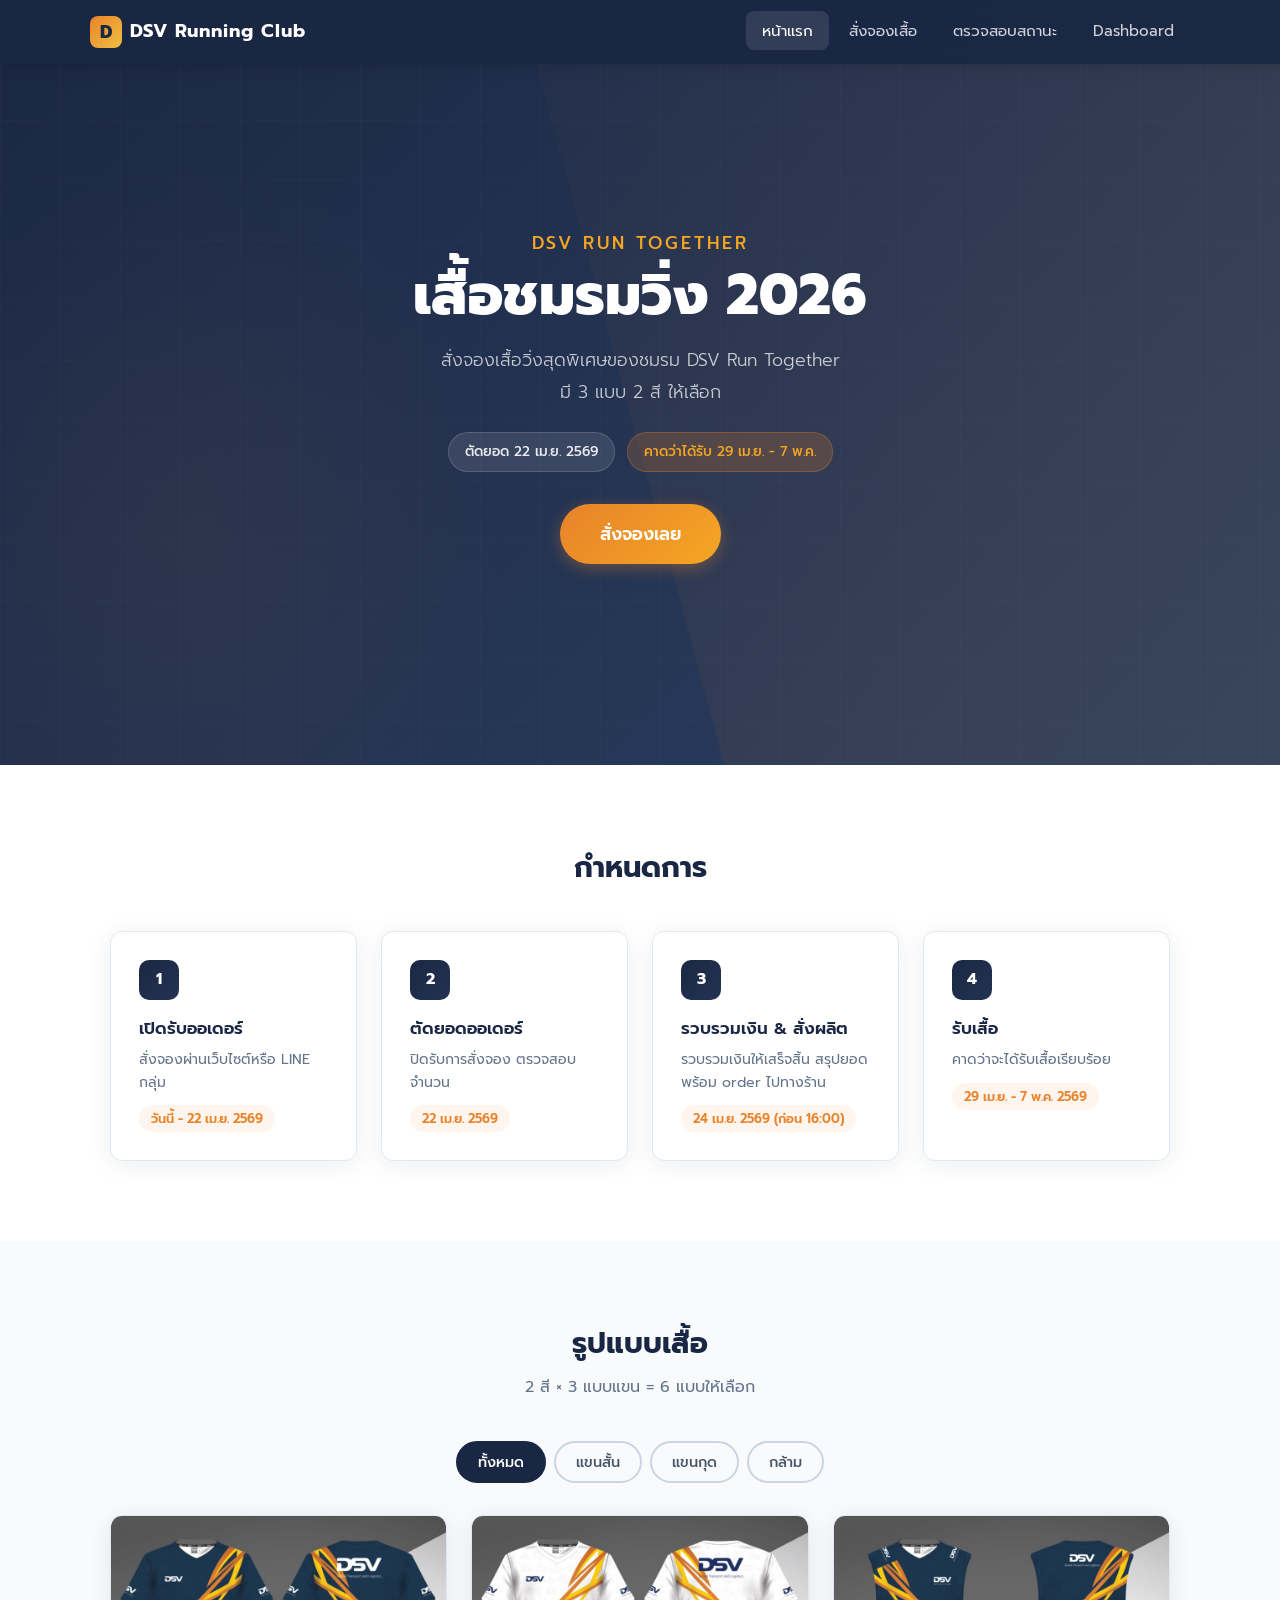
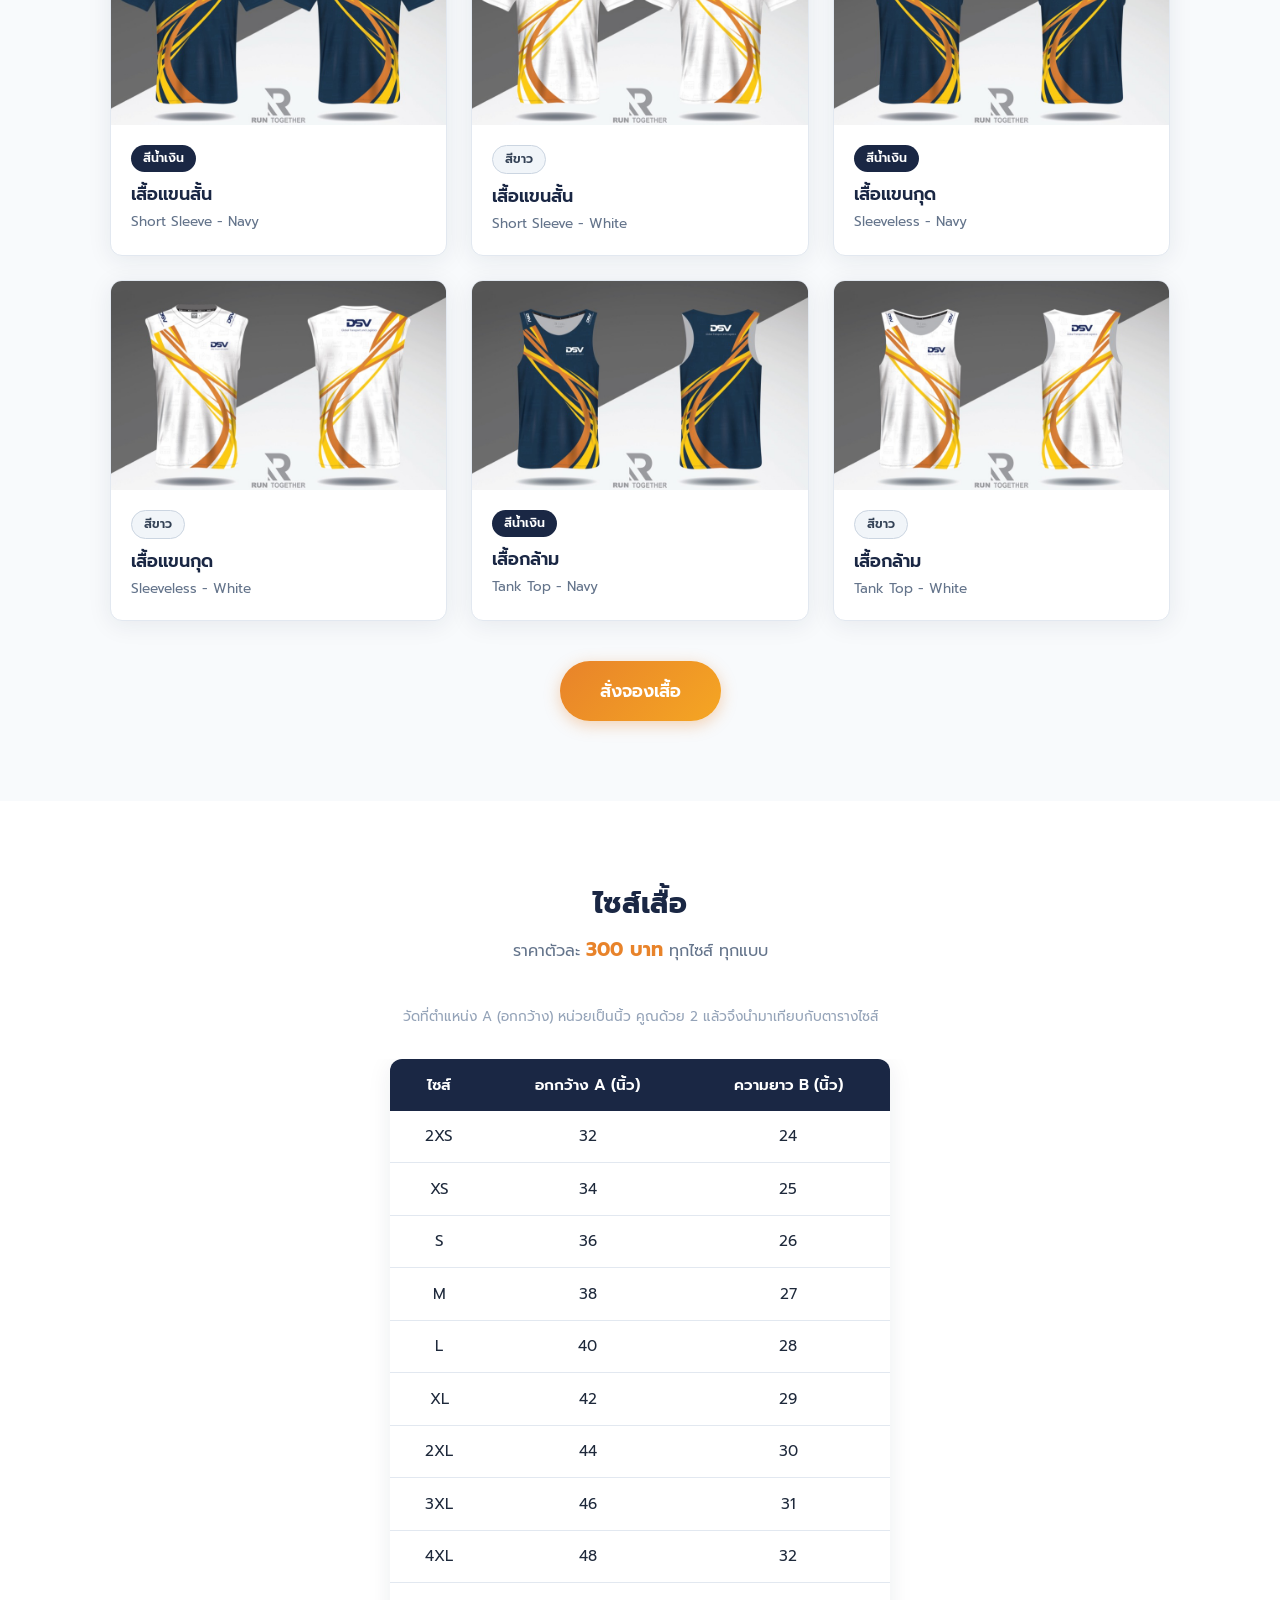
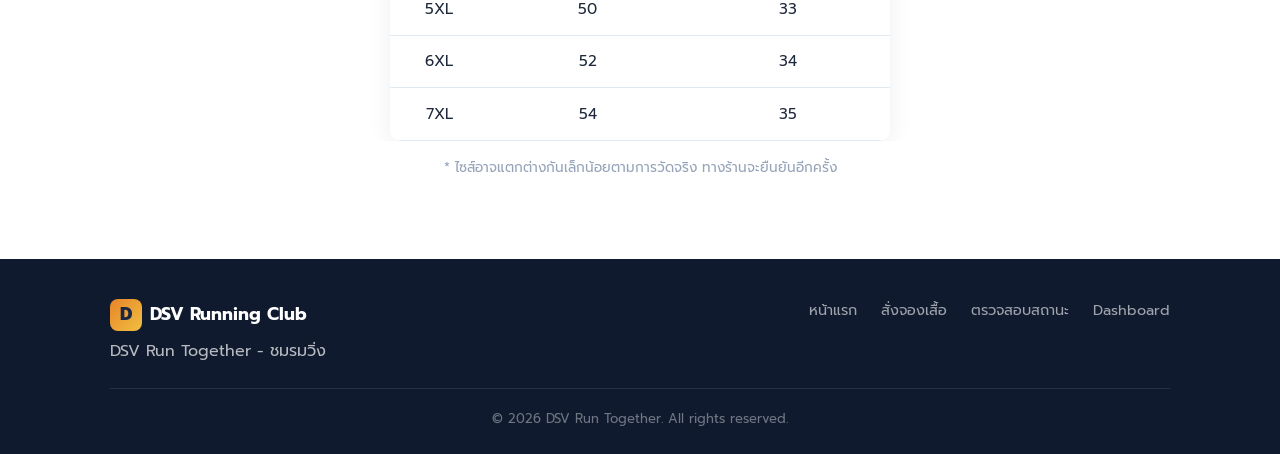
==== index.html @ 7de7aad1 "Rebrand logo: RUN TOGETHER → DSV Running Club Changed nav + footer logo text and favicon letter from" ====
<!DOCTYPE html>
<html lang="th">
<head>
    <meta charset="UTF-8">
    <meta name="viewport" content="width=device-width, initial-scale=1.0">
    <title>DSV Run Together - สั่งจองเสื้อชมรมวิ่ง</title>
    <meta name="description" content="สั่งจองเสื้อวิ่งชมรม DSV Run Together — เลือกสี เลือกแบบ สั่งง่ายผ่านเว็บ">
    <meta property="og:title" content="DSV Run Together - สั่งจองเสื้อชมรมวิ่ง">
    <meta property="og:description" content="สั่งจองเสื้อวิ่งชมรม DSV Run Together — น้ำเงิน/ขาว, แขนสั้น/แขนกุด/กล้าม">
    <meta property="og:type" content="website">
    <meta name="theme-color" content="#1a2744">
    <link rel="icon" type="image/svg+xml" href="favicon.svg">
    <link rel="preconnect" href="https://fonts.googleapis.com">
    <link href="https://fonts.googleapis.com/css2?family=Prompt:wght@300;400;500;600;700;800&display=swap" rel="stylesheet">
    <link rel="stylesheet" href="style.css">
</head>
<body>
    <!-- Navigation -->
    <nav class="navbar">
        <div class="nav-container">
            <a href="index.html" class="nav-logo">
                <span class="logo-r">D</span> DSV Running Club
            </a>
            <button class="nav-toggle" onclick="toggleMenu()">
                <span></span><span></span><span></span>
            </button>
            <ul class="nav-menu" id="navMenu">
                <li><a href="index.html" class="nav-link active">หน้าแรก</a></li>
                <li><a href="order.html" class="nav-link">สั่งจองเสื้อ</a></li>
                <li><a href="status.html" class="nav-link">ตรวจสอบสถานะ</a></li>
                <li><a href="dashboard.html" class="nav-link">Dashboard</a></li>
            </ul>
        </div>
    </nav>

    <!-- Hero Section -->
    <section class="hero">
        <div class="hero-overlay"></div>
        <div class="hero-content">
            <h1 class="hero-title">
                <span class="hero-sub">DSV Run Together</span>
                เสื้อชมรมวิ่ง 2026
            </h1>
            <p class="hero-desc">สั่งจองเสื้อวิ่งสุดพิเศษของชมรม DSV Run Together<br>มี 3 แบบ 2 สี ให้เลือก</p>
            <div class="hero-badges">
                <span class="badge">ตัดยอด 22 เม.ย. 2569</span>
                <span class="badge badge-accent">คาดว่าได้รับ 29 เม.ย. - 7 พ.ค.</span>
            </div>
            <a href="order.html" class="btn btn-primary btn-lg">สั่งจองเลย</a>
        </div>
    </section>

    <!-- Timeline Section -->
    <section class="section" id="timeline">
        <div class="container">
            <h2 class="section-title">กำหนดการ</h2>
            <div class="timeline">
                <div class="timeline-item">
                    <div class="timeline-icon">1</div>
                    <div class="timeline-content">
                        <h3>เปิดรับออเดอร์</h3>
                        <p>สั่งจองผ่านเว็บไซต์หรือ LINE กลุ่ม</p>
                        <span class="timeline-date">วันนี้ - 22 เม.ย. 2569</span>
                    </div>
                </div>
                <div class="timeline-item">
                    <div class="timeline-icon">2</div>
                    <div class="timeline-content">
                        <h3>ตัดยอดออเดอร์</h3>
                        <p>ปิดรับการสั่งจอง ตรวจสอบจำนวน</p>
                        <span class="timeline-date">22 เม.ย. 2569</span>
                    </div>
                </div>
                <div class="timeline-item">
                    <div class="timeline-icon">3</div>
                    <div class="timeline-content">
                        <h3>รวบรวมเงิน & สั่งผลิต</h3>
                        <p>รวบรวมเงินให้เสร็จสิ้น สรุปยอดพร้อม order ไปทางร้าน</p>
                        <span class="timeline-date">24 เม.ย. 2569 (ก่อน 16:00)</span>
                    </div>
                </div>
                <div class="timeline-item">
                    <div class="timeline-icon">4</div>
                    <div class="timeline-content">
                        <h3>รับเสื้อ</h3>
                        <p>คาดว่าจะได้รับเสื้อเรียบร้อย</p>
                        <span class="timeline-date">29 เม.ย. - 7 พ.ค. 2569</span>
                    </div>
                </div>
            </div>
        </div>
    </section>

    <!-- Products Section -->
    <section class="section section-dark" id="products">
        <div class="container">
            <h2 class="section-title">รูปแบบเสื้อ</h2>
            <p class="section-subtitle">2 สี &times; 3 แบบแขน = 6 แบบให้เลือก</p>

            <!-- Sleeve type tabs -->
            <div class="tab-group">
                <button class="tab active" onclick="filterProducts('all', this)">ทั้งหมด</button>
                <button class="tab" onclick="filterProducts('short-sleeve', this)">แขนสั้น</button>
                <button class="tab" onclick="filterProducts('sleeveless', this)">แขนกุด</button>
                <button class="tab" onclick="filterProducts('tank-top', this)">กล้าม</button>
            </div>

            <div class="product-grid" id="productGrid">
                <!-- Short Sleeve Navy -->
                <div class="product-card" data-type="short-sleeve">
                    <div class="product-image">
                        <img src="images/short-sleeve-navy.jpg" alt="เสื้อแขนสั้น สีน้ำเงิน" loading="lazy">
                    </div>
                    <div class="product-info">
                        <span class="product-badge navy">สีน้ำเงิน</span>
                        <h3>เสื้อแขนสั้น</h3>
                        <p>Short Sleeve - Navy</p>
                    </div>
                </div>

                <!-- Short Sleeve White -->
                <div class="product-card" data-type="short-sleeve">
                    <div class="product-image">
                        <img src="images/short-sleeve-white.jpg" alt="เสื้อแขนสั้น สีขาว" loading="lazy">
                    </div>
                    <div class="product-info">
                        <span class="product-badge white">สีขาว</span>
                        <h3>เสื้อแขนสั้น</h3>
                        <p>Short Sleeve - White</p>
                    </div>
                </div>

                <!-- Sleeveless Navy -->
                <div class="product-card" data-type="sleeveless">
                    <div class="product-image">
                        <img src="images/sleeveless-navy.jpg" alt="เสื้อแขนกุด สีน้ำเงิน" loading="lazy">
                    </div>
                    <div class="product-info">
                        <span class="product-badge navy">สีน้ำเงิน</span>
                        <h3>เสื้อแขนกุด</h3>
                        <p>Sleeveless - Navy</p>
                    </div>
                </div>

                <!-- Sleeveless White -->
                <div class="product-card" data-type="sleeveless">
                    <div class="product-image">
                        <img src="images/sleeveless-white.jpg" alt="เสื้อแขนกุด สีขาว" loading="lazy">
                    </div>
                    <div class="product-info">
                        <span class="product-badge white">สีขาว</span>
                        <h3>เสื้อแขนกุด</h3>
                        <p>Sleeveless - White</p>
                    </div>
                </div>

                <!-- Tank Top Navy -->
                <div class="product-card" data-type="tank-top">
                    <div class="product-image">
                        <img src="images/tank-top-navy.jpg" alt="เสื้อกล้าม สีน้ำเงิน" loading="lazy">
                    </div>
                    <div class="product-info">
                        <span class="product-badge navy">สีน้ำเงิน</span>
                        <h3>เสื้อกล้าม</h3>
                        <p>Tank Top - Navy</p>
                    </div>
                </div>

                <!-- Tank Top White -->
                <div class="product-card" data-type="tank-top">
                    <div class="product-image">
                        <img src="images/tank-top-white.jpg" alt="เสื้อกล้าม สีขาว" loading="lazy">
                    </div>
                    <div class="product-info">
                        <span class="product-badge white">สีขาว</span>
                        <h3>เสื้อกล้าม</h3>
                        <p>Tank Top - White</p>
                    </div>
                </div>
            </div>

            <div class="text-center" style="margin-top: 2.5rem;">
                <a href="order.html" class="btn btn-primary btn-lg">สั่งจองเสื้อ</a>
            </div>
        </div>
    </section>

    <!-- Size Guide Section -->
    <section class="section" id="sizes">
        <div class="container">
            <h2 class="section-title">ไซส์เสื้อ</h2>
            <p class="section-subtitle">ราคาตัวละ <strong style="color: var(--orange); font-size: 1.2em;">300 บาท</strong> ทุกไซส์ ทุกแบบ</p>
            <p class="size-note" style="margin-bottom: 1rem;">วัดที่ตำแหน่ง A (อกกว้าง) หน่วยเป็นนิ้ว คูณด้วย 2 แล้วจึงนำมาเทียบกับตารางไซส์</p>
            <div class="size-table-wrapper">
                <table class="size-table">
                    <thead>
                        <tr>
                            <th>ไซส์</th>
                            <th>อกกว้าง A (นิ้ว)</th>
                            <th>ความยาว B (นิ้ว)</th>
                        </tr>
                    </thead>
                    <tbody>
                        <tr><td>2XS</td><td>32</td><td>24</td></tr>
                        <tr><td>XS</td><td>34</td><td>25</td></tr>
                        <tr><td>S</td><td>36</td><td>26</td></tr>
                        <tr><td>M</td><td>38</td><td>27</td></tr>
                        <tr><td>L</td><td>40</td><td>28</td></tr>
                        <tr><td>XL</td><td>42</td><td>29</td></tr>
                        <tr><td>2XL</td><td>44</td><td>30</td></tr>
                        <tr><td>3XL</td><td>46</td><td>31</td></tr>
                        <tr><td>4XL</td><td>48</td><td>32</td></tr>
                        <tr><td>5XL</td><td>50</td><td>33</td></tr>
                        <tr><td>6XL</td><td>52</td><td>34</td></tr>
                        <tr><td>7XL</td><td>54</td><td>35</td></tr>
                    </tbody>
                </table>
            </div>
            <p class="size-note">* ไซส์อาจแตกต่างกันเล็กน้อยตามการวัดจริง ทางร้านจะยืนยันอีกครั้ง</p>
        </div>
    </section>

    <!-- Footer -->
    <footer class="footer">
        <div class="container">
            <div class="footer-content">
                <div>
                    <div class="footer-logo"><span class="logo-r">D</span> DSV Running Club</div>
                    <p>DSV Run Together - ชมรมวิ่ง</p>
                </div>
                <div class="footer-links">
                    <a href="index.html">หน้าแรก</a>
                    <a href="order.html">สั่งจองเสื้อ</a>
                    <a href="status.html">ตรวจสอบสถานะ</a>
                    <a href="dashboard.html">Dashboard</a>
                </div>
            </div>
            <div class="footer-bottom">
                &copy; 2026 DSV Run Together. All rights reserved.
            </div>
        </div>
    </footer>

    <script src="app.js"></script>
</body>
</html>
---- style.css ----
/* ===== DSV Run Together - Global Styles ===== */
:root {
    --navy: #1a2744;
    --navy-light: #243352;
    --navy-dark: #0f1a2e;
    --orange: #e8832a;
    --orange-light: #f5a623;
    --gold: #f0c040;
    --white: #ffffff;
    --gray-50: #f8fafc;
    --gray-100: #f1f5f9;
    --gray-200: #e2e8f0;
    --gray-300: #cbd5e1;
    --gray-400: #94a3b8;
    --gray-500: #64748b;
    --gray-600: #475569;
    --gray-700: #334155;
    --gray-800: #1e293b;
    --radius: 12px;
    --radius-sm: 8px;
    --shadow: 0 4px 24px rgba(26, 39, 68, 0.08);
    --shadow-lg: 0 8px 40px rgba(26, 39, 68, 0.12);
    --transition: all 0.3s cubic-bezier(0.4, 0, 0.2, 1);
}

* {
    margin: 0;
    padding: 0;
    box-sizing: border-box;
}

html {
    scroll-behavior: smooth;
}

body {
    font-family: 'Prompt', sans-serif;
    color: var(--gray-800);
    background: var(--white);
    line-height: 1.6;
    -webkit-font-smoothing: antialiased;
}

.container {
    max-width: 1100px;
    margin: 0 auto;
    padding: 0 1.25rem;
}

/* ===== Navbar ===== */
.navbar {
    position: fixed;
    top: 0;
    left: 0;
    right: 0;
    z-index: 1000;
    background: rgba(26, 39, 68, 0.95);
    backdrop-filter: blur(12px);
    -webkit-backdrop-filter: blur(12px);
    padding: 0 1.25rem;
    box-shadow: 0 2px 16px rgba(0,0,0,0.15);
}

.nav-container {
    max-width: 1100px;
    margin: 0 auto;
    display: flex;
    align-items: center;
    justify-content: space-between;
    height: 64px;
}

.nav-logo {
    font-weight: 700;
    font-size: 1.15rem;
    color: var(--white);
    text-decoration: none;
    letter-spacing: 1px;
    display: flex;
    align-items: center;
    gap: 0.5rem;
}

.logo-r {
    display: inline-flex;
    align-items: center;
    justify-content: center;
    width: 32px;
    height: 32px;
    background: linear-gradient(135deg, var(--orange), var(--gold));
    color: var(--navy);
    font-weight: 800;
    font-size: 1.1rem;
    border-radius: 8px;
}

.nav-menu {
    display: flex;
    list-style: none;
    gap: 0.25rem;
}

.nav-link {
    color: rgba(255,255,255,0.8);
    text-decoration: none;
    font-size: 0.95rem;
    font-weight: 400;
    padding: 0.5rem 1rem;
    border-radius: var(--radius-sm);
    transition: var(--transition);
}

.nav-link:hover,
.nav-link.active {
    color: var(--white);
    background: rgba(255,255,255,0.1);
}

.nav-toggle {
    display: none;
    background: none;
    border: none;
    cursor: pointer;
    padding: 0.5rem;
    flex-direction: column;
    gap: 5px;
}

.nav-toggle span {
    display: block;
    width: 24px;
    height: 2px;
    background: var(--white);
    border-radius: 2px;
    transition: var(--transition);
}

/* ===== Hero ===== */
.hero {
    position: relative;
    min-height: 85vh;
    display: flex;
    align-items: center;
    justify-content: center;
    text-align: center;
    background: linear-gradient(135deg, var(--navy) 0%, var(--navy-light) 50%, #2a4060 100%);
    overflow: hidden;
    padding: 6rem 1.25rem 4rem;
}

.hero::before {
    content: '';
    position: absolute;
    top: -50%;
    right: -30%;
    width: 80%;
    height: 200%;
    background: linear-gradient(135deg, transparent, rgba(232, 131, 42, 0.08), rgba(240, 192, 64, 0.06));
    transform: rotate(-15deg);
    pointer-events: none;
}

.hero::after {
    content: '';
    position: absolute;
    bottom: -20%;
    left: -10%;
    width: 50%;
    height: 100%;
    background: radial-gradient(ellipse, rgba(232, 131, 42, 0.06), transparent 70%);
    pointer-events: none;
}

.hero-overlay {
    position: absolute;
    inset: 0;
    background: url("data:image/svg+xml,%3Csvg width='60' height='60' xmlns='http://www.w3.org/2000/svg'%3E%3Cdefs%3E%3Cpattern id='grid' width='60' height='60' patternUnits='userSpaceOnUse'%3E%3Cpath d='M 60 0 L 0 0 0 60' fill='none' stroke='rgba(255,255,255,0.03)' stroke-width='1'/%3E%3C/pattern%3E%3C/defs%3E%3Crect width='60' height='60' fill='url(%23grid)'/%3E%3C/svg%3E");
    pointer-events: none;
}

.hero-content {
    position: relative;
    z-index: 1;
}

.hero-title {
    font-size: clamp(2.2rem, 5vw, 3.5rem);
    font-weight: 800;
    color: var(--white);
    line-height: 1.2;
    margin-bottom: 1rem;
}

.hero-sub {
    display: block;
    font-size: clamp(0.9rem, 2vw, 1.1rem);
    font-weight: 500;
    color: var(--orange-light);
    letter-spacing: 3px;
    text-transform: uppercase;
    margin-bottom: 0.5rem;
}

.hero-desc {
    font-size: 1.1rem;
    color: rgba(255,255,255,0.75);
    margin-bottom: 1.5rem;
    font-weight: 300;
    line-height: 1.8;
}

.hero-badges {
    display: flex;
    gap: 0.75rem;
    justify-content: center;
    flex-wrap: wrap;
    margin-bottom: 2rem;
}

.badge {
    display: inline-flex;
    align-items: center;
    padding: 0.5rem 1rem;
    border-radius: 50px;
    font-size: 0.85rem;
    font-weight: 500;
    background: rgba(255,255,255,0.1);
    color: rgba(255,255,255,0.9);
    border: 1px solid rgba(255,255,255,0.15);
}

.badge-accent {
    background: rgba(232, 131, 42, 0.2);
    border-color: rgba(232, 131, 42, 0.3);
    color: var(--orange-light);
}

/* ===== Buttons ===== */
.btn {
    display: inline-flex;
    align-items: center;
    justify-content: center;
    gap: 0.5rem;
    padding: 0.75rem 1.75rem;
    border-radius: 50px;
    font-family: 'Prompt', sans-serif;
    font-weight: 600;
    font-size: 1rem;
    text-decoration: none;
    border: none;
    cursor: pointer;
    transition: var(--transition);
}

.btn-primary {
    background: linear-gradient(135deg, var(--orange), var(--orange-light));
    color: var(--white);
    box-shadow: 0 4px 16px rgba(232, 131, 42, 0.35);
}

.btn-primary:hover {
    transform: translateY(-2px);
    box-shadow: 0 6px 24px rgba(232, 131, 42, 0.45);
}

.btn-lg {
    padding: 1rem 2.5rem;
    font-size: 1.1rem;
}

.btn-outline {
    background: transparent;
    color: var(--navy);
    border: 2px solid var(--navy);
}

.btn-outline:hover {
    background: var(--navy);
    color: var(--white);
}

.btn-success {
    background: linear-gradient(135deg, #22c55e, #16a34a);
    color: var(--white);
}

/* ===== Sections ===== */
.section {
    padding: 5rem 0;
}

.section-dark {
    background: var(--gray-50);
}

.section-title {
    text-align: center;
    font-size: 1.8rem;
    font-weight: 700;
    color: var(--navy);
    margin-bottom: 0.5rem;
}

.section-subtitle {
    text-align: center;
    color: var(--gray-500);
    margin-bottom: 2.5rem;
    font-size: 1rem;
}

/* ===== Timeline ===== */
.timeline {
    display: grid;
    grid-template-columns: repeat(auto-fit, minmax(220px, 1fr));
    gap: 1.5rem;
    margin-top: 2.5rem;
}

.timeline-item {
    background: var(--white);
    border-radius: var(--radius);
    padding: 1.75rem;
    box-shadow: var(--shadow);
    border: 1px solid var(--gray-200);
    transition: var(--transition);
}

.timeline-item:hover {
    transform: translateY(-4px);
    box-shadow: var(--shadow-lg);
}

.timeline-icon {
    width: 40px;
    height: 40px;
    border-radius: 10px;
    background: linear-gradient(135deg, var(--navy), var(--navy-light));
    color: var(--white);
    display: flex;
    align-items: center;
    justify-content: center;
    font-weight: 700;
    font-size: 1rem;
    margin-bottom: 1rem;
}

.timeline-content h3 {
    font-size: 1.05rem;
    font-weight: 600;
    color: var(--navy);
    margin-bottom: 0.4rem;
}

.timeline-content p {
    font-size: 0.88rem;
    color: var(--gray-500);
    margin-bottom: 0.75rem;
}

.timeline-date {
    font-size: 0.8rem;
    font-weight: 600;
    color: var(--orange);
    background: rgba(232, 131, 42, 0.08);
    padding: 0.25rem 0.75rem;
    border-radius: 50px;
}

/* ===== Product Grid ===== */
.tab-group {
    display: flex;
    justify-content: center;
    gap: 0.5rem;
    margin-bottom: 2rem;
    flex-wrap: wrap;
}

.tab {
    padding: 0.5rem 1.25rem;
    border-radius: 50px;
    border: 2px solid var(--gray-300);
    background: transparent;
    color: var(--gray-600);
    font-family: 'Prompt', sans-serif;
    font-weight: 500;
    font-size: 0.9rem;
    cursor: pointer;
    transition: var(--transition);
}

.tab:hover {
    border-color: var(--navy);
    color: var(--navy);
}

.tab.active {
    background: var(--navy);
    border-color: var(--navy);
    color: var(--white);
}

.product-grid {
    display: grid;
    grid-template-columns: repeat(auto-fill, minmax(300px, 1fr));
    gap: 1.5rem;
}

.product-card {
    background: var(--white);
    border-radius: var(--radius);
    overflow: hidden;
    box-shadow: var(--shadow);
    border: 1px solid var(--gray-200);
    transition: var(--transition);
}

.product-card:hover {
    transform: translateY(-4px);
    box-shadow: var(--shadow-lg);
}

.product-card.hidden {
    display: none;
}

.product-image {
    position: relative;
    aspect-ratio: 16/10;
    overflow: hidden;
    background: linear-gradient(135deg, #f1f5f9, #e2e8f0);
}

.product-image img {
    width: 100%;
    height: 100%;
    object-fit: cover;
    transition: transform 0.5s ease;
}

.product-card:hover .product-image img {
    transform: scale(1.05);
}

.product-info {
    padding: 1.25rem;
}

.product-badge {
    display: inline-block;
    padding: 0.2rem 0.75rem;
    border-radius: 50px;
    font-size: 0.78rem;
    font-weight: 600;
    margin-bottom: 0.5rem;
}

.product-badge.navy {
    background: var(--navy);
    color: var(--white);
}

.product-badge.white {
    background: var(--gray-100);
    color: var(--gray-700);
    border: 1px solid var(--gray-300);
}

.product-info h3 {
    font-size: 1.1rem;
    font-weight: 600;
    color: var(--navy);
    margin-bottom: 0.2rem;
}

.product-info p {
    font-size: 0.85rem;
    color: var(--gray-500);
}

/* ===== Size Table ===== */
.size-table-wrapper {
    overflow-x: auto;
    margin-top: 2rem;
}

.size-table {
    width: 100%;
    max-width: 500px;
    margin: 0 auto;
    border-collapse: collapse;
    border-radius: var(--radius);
    overflow: hidden;
    box-shadow: var(--shadow);
}

.size-table th,
.size-table td {
    padding: 0.85rem 1.5rem;
    text-align: center;
    font-size: 0.95rem;
}

.size-table thead {
    background: var(--navy);
    color: var(--white);
}

.size-table th {
    font-weight: 600;
}

.size-table tbody tr {
    border-bottom: 1px solid var(--gray-200);
    background: var(--white);
    transition: var(--transition);
}

.size-table tbody tr:hover {
    background: var(--gray-50);
}

.size-note {
    text-align: center;
    font-size: 0.85rem;
    color: var(--gray-400);
    margin-top: 1rem;
}

/* ===== Order Form ===== */
.form-page {
    padding-top: 80px;
    min-height: 100vh;
}

.form-container {
    max-width: 640px;
    margin: 2rem auto;
    padding: 0 1.25rem;
}

.form-card {
    background: var(--white);
    border-radius: var(--radius);
    padding: 2.5rem;
    box-shadow: var(--shadow-lg);
    border: 1px solid var(--gray-200);
}

.form-header {
    text-align: center;
    margin-bottom: 2rem;
}

.form-header h1 {
    font-size: 1.6rem;
    font-weight: 700;
    color: var(--navy);
}

.form-header p {
    color: var(--gray-500);
    font-size: 0.95rem;
    margin-top: 0.5rem;
}

.form-group {
    margin-bottom: 1.5rem;
}

.form-group label {
    display: block;
    font-weight: 500;
    font-size: 0.95rem;
    color: var(--gray-700);
    margin-bottom: 0.5rem;
}

.form-group label .required {
    color: #ef4444;
}

.form-control {
    width: 100%;
    padding: 0.75rem 1rem;
    border: 2px solid var(--gray-200);
    border-radius: var(--radius-sm);
    font-family: 'Prompt', sans-serif;
    font-size: 1rem;
    color: var(--gray-800);
    background: var(--white);
    transition: var(--transition);
    appearance: none;
    -webkit-appearance: none;
}

.form-control:focus {
    outline: none;
    border-color: var(--navy);
    box-shadow: 0 0 0 3px rgba(26, 39, 68, 0.1);
}

select.form-control {
    background-image: url("data:image/svg+xml,%3Csvg xmlns='http://www.w3.org/2000/svg' width='16' height='16' fill='%2364748b' viewBox='0 0 16 16'%3E%3Cpath d='M4.646 5.646a.5.5 0 0 1 .708 0L8 8.293l2.646-2.647a.5.5 0 0 1 .708.708l-3 3a.5.5 0 0 1-.708 0l-3-3a.5.5 0 0 1 0-.708z'/%3E%3C/svg%3E");
    background-repeat: no-repeat;
    background-position: right 1rem center;
    padding-right: 2.5rem;
}

.color-options {
    display: grid;
    grid-template-columns: 1fr 1fr;
    gap: 0.75rem;
}

.color-option {
    position: relative;
}

.color-option input {
    position: absolute;
    opacity: 0;
    width: 0;
    height: 0;
}

.color-option label {
    display: flex;
    align-items: center;
    gap: 0.75rem;
    padding: 0.85rem 1rem;
    border: 2px solid var(--gray-200);
    border-radius: var(--radius-sm);
    cursor: pointer;
    transition: var(--transition);
    font-weight: 400;
    margin-bottom: 0;
}

.color-option input:checked + label {
    border-color: var(--navy);
    background: rgba(26, 39, 68, 0.04);
}

.color-swatch {
    width: 24px;
    height: 24px;
    border-radius: 50%;
    border: 2px solid var(--gray-300);
    flex-shrink: 0;
}

.color-swatch.swatch-navy {
    background: var(--navy);
    border-color: var(--navy);
}

.color-swatch.swatch-white {
    background: var(--white);
    border-color: var(--gray-300);
}

.quantity-control {
    display: flex;
    align-items: center;
    gap: 0;
    border: 2px solid var(--gray-200);
    border-radius: var(--radius-sm);
    overflow: hidden;
    width: fit-content;
}

.qty-btn {
    width: 44px;
    height: 44px;
    border: none;
    background: var(--gray-50);
    font-size: 1.2rem;
    font-weight: 600;
    color: var(--gray-600);
    cursor: pointer;
    transition: var(--transition);
    display: flex;
    align-items: center;
    justify-content: center;
    font-family: 'Prompt', sans-serif;
}

.qty-btn:hover {
    background: var(--gray-200);
}

.qty-input {
    width: 60px;
    height: 44px;
    text-align: center;
    border: none;
    border-left: 2px solid var(--gray-200);
    border-right: 2px solid var(--gray-200);
    font-family: 'Prompt', sans-serif;
    font-size: 1.1rem;
    font-weight: 600;
    color: var(--gray-800);
}

.qty-input:focus {
    outline: none;
}

.form-preview {
    background: var(--gray-50);
    border-radius: var(--radius-sm);
    padding: 1.25rem;
    margin-top: 1.5rem;
    border: 1px solid var(--gray-200);
}

.form-preview h4 {
    font-size: 0.9rem;
    font-weight: 600;
    color: var(--gray-500);
    text-transform: uppercase;
    letter-spacing: 1px;
    margin-bottom: 0.75rem;
}

.preview-item {
    display: flex;
    justify-content: space-between;
    padding: 0.35rem 0;
    font-size: 0.95rem;
}

.preview-item span:first-child {
    color: var(--gray-500);
}

.preview-item span:last-child {
    font-weight: 600;
    color: var(--navy);
}

.form-submit {
    margin-top: 2rem;
    text-align: center;
}

.form-submit .btn {
    width: 100%;
}

/* Success message */
.success-message {
    display: none;
    text-align: center;
    padding: 3rem 2rem;
}

.success-message.show {
    display: block;
}

.success-icon {
    width: 72px;
    height: 72px;
    border-radius: 50%;
    background: linear-gradient(135deg, #22c55e, #16a34a);
    color: var(--white);
    display: flex;
    align-items: center;
    justify-content: center;
    font-size: 2rem;
    margin: 0 auto 1.5rem;
}

.success-message h2 {
    color: var(--navy);
    font-size: 1.4rem;
    margin-bottom: 0.75rem;
}

.success-message p {
    color: var(--gray-500);
    font-size: 0.95rem;
    margin-bottom: 0.5rem;
}

/* ===== Dashboard ===== */
.dashboard-page {
    padding-top: 80px;
    min-height: 100vh;
    background: var(--gray-50);
}

.dashboard-header {
    text-align: center;
    padding: 2rem 0;
}

.dashboard-header h1 {
    font-size: 1.6rem;
    font-weight: 700;
    color: var(--navy);
}

.dashboard-header p {
    color: var(--gray-500);
    font-size: 0.95rem;
    margin-top: 0.25rem;
}

.stats-grid {
    display: grid;
    grid-template-columns: repeat(auto-fit, minmax(200px, 1fr));
    gap: 1rem;
    margin-bottom: 2rem;
}

.stat-card {
    background: var(--white);
    border-radius: var(--radius);
    padding: 1.5rem;
    box-shadow: var(--shadow);
    border: 1px solid var(--gray-200);
    text-align: center;
}

.stat-value {
    font-size: 2.2rem;
    font-weight: 800;
    color: var(--navy);
    line-height: 1;
}

.stat-label {
    font-size: 0.85rem;
    color: var(--gray-500);
    margin-top: 0.4rem;
    font-weight: 500;
}

.stat-card.accent {
    background: linear-gradient(135deg, var(--navy), var(--navy-light));
}

.stat-card.accent .stat-value {
    color: var(--orange-light);
}

.stat-card.accent .stat-label {
    color: rgba(255,255,255,0.7);
}

.chart-grid {
    display: grid;
    grid-template-columns: repeat(auto-fit, minmax(320px, 1fr));
    gap: 1.5rem;
    margin-bottom: 2rem;
}

.chart-card {
    background: var(--white);
    border-radius: var(--radius);
    padding: 1.5rem;
    box-shadow: var(--shadow);
    border: 1px solid var(--gray-200);
}

.chart-card h3 {
    font-size: 1rem;
    font-weight: 600;
    color: var(--navy);
    margin-bottom: 1rem;
}

.bar-chart {
    display: flex;
    flex-direction: column;
    gap: 0.75rem;
}

.bar-row {
    display: flex;
    align-items: center;
    gap: 0.75rem;
}

.bar-label {
    width: 80px;
    font-size: 0.85rem;
    font-weight: 500;
    color: var(--gray-600);
    text-align: right;
    flex-shrink: 0;
}

.bar-track {
    flex: 1;
    height: 28px;
    background: var(--gray-100);
    border-radius: 6px;
    overflow: hidden;
    position: relative;
}

.bar-fill {
    height: 100%;
    border-radius: 6px;
    transition: width 1s cubic-bezier(0.4, 0, 0.2, 1);
    display: flex;
    align-items: center;
    padding-left: 0.75rem;
    font-size: 0.78rem;
    font-weight: 600;
    color: var(--white);
    min-width: 0;
}

.bar-fill.navy-bg {
    background: linear-gradient(135deg, var(--navy), var(--navy-light));
}

.bar-fill.orange-bg {
    background: linear-gradient(135deg, var(--orange), var(--orange-light));
}

.bar-fill.gold-bg {
    background: linear-gradient(135deg, #f59e0b, var(--gold));
}

.bar-count {
    font-size: 0.85rem;
    font-weight: 600;
    color: var(--gray-600);
    width: 40px;
    text-align: left;
    flex-shrink: 0;
}

/* Orders table */
.orders-section {
    margin-bottom: 2rem;
}

.orders-card {
    background: var(--white);
    border-radius: var(--radius);
    box-shadow: var(--shadow);
    border: 1px solid var(--gray-200);
    overflow: hidden;
}

.orders-card-header {
    display: flex;
    justify-content: space-between;
    align-items: center;
    padding: 1.25rem 1.5rem;
    border-bottom: 1px solid var(--gray-200);
}

.orders-card-header h3 {
    font-size: 1rem;
    font-weight: 600;
    color: var(--navy);
}

.orders-table-wrapper {
    overflow-x: auto;
}

.orders-table {
    width: 100%;
    border-collapse: collapse;
}

.orders-table th,
.orders-table td {
    padding: 0.75rem 1.25rem;
    text-align: left;
    font-size: 0.9rem;
    white-space: nowrap;
}

.orders-table thead {
    background: var(--gray-50);
}

.orders-table th {
    font-weight: 600;
    color: var(--gray-600);
    font-size: 0.82rem;
    text-transform: uppercase;
    letter-spacing: 0.5px;
}

.orders-table tbody tr {
    border-bottom: 1px solid var(--gray-100);
    transition: var(--transition);
}

.orders-table tbody tr:hover {
    background: var(--gray-50);
}

.orders-table .badge-sm {
    padding: 0.2rem 0.6rem;
    border-radius: 50px;
    font-size: 0.78rem;
    font-weight: 500;
}

.badge-navy {
    background: rgba(26, 39, 68, 0.1);
    color: var(--navy);
}

.badge-white-color {
    background: var(--gray-100);
    color: var(--gray-600);
    border: 1px solid var(--gray-300);
}

/* Loading */
.loading-spinner {
    display: flex;
    justify-content: center;
    align-items: center;
    padding: 4rem;
    color: var(--gray-400);
    gap: 0.75rem;
}

.spinner {
    width: 24px;
    height: 24px;
    border: 3px solid var(--gray-200);
    border-top-color: var(--navy);
    border-radius: 50%;
    animation: spin 0.8s linear infinite;
}

@keyframes spin {
    to { transform: rotate(360deg); }
}

/* Empty state */
.empty-state {
    text-align: center;
    padding: 3rem;
    color: var(--gray-400);
}

.empty-state p {
    font-size: 1rem;
    margin-top: 0.5rem;
}

/* ===== Footer ===== */
.footer {
    background: var(--navy-dark);
    color: rgba(255,255,255,0.7);
    padding: 2.5rem 0 1.5rem;
}

.footer-content {
    display: flex;
    justify-content: space-between;
    align-items: flex-start;
    gap: 2rem;
    margin-bottom: 1.5rem;
}

.footer-logo {
    font-weight: 700;
    font-size: 1.1rem;
    color: var(--white);
    display: flex;
    align-items: center;
    gap: 0.5rem;
    margin-bottom: 0.5rem;
}

.footer-links {
    display: flex;
    gap: 1.5rem;
}

.footer-links a {
    color: rgba(255,255,255,0.6);
    text-decoration: none;
    font-size: 0.9rem;
    transition: var(--transition);
}

.footer-links a:hover {
    color: var(--white);
}

.footer-bottom {
    border-top: 1px solid rgba(255,255,255,0.1);
    padding-top: 1.25rem;
    font-size: 0.82rem;
    text-align: center;
    color: rgba(255,255,255,0.4);
}

/* ===== Utilities ===== */
.text-center {
    text-align: center;
}

/* ===== Responsive ===== */
@media (max-width: 768px) {
    .nav-toggle {
        display: flex;
    }

    .nav-menu {
        display: none;
        position: absolute;
        top: 64px;
        left: 0;
        right: 0;
        background: var(--navy);
        flex-direction: column;
        padding: 1rem;
        border-top: 1px solid rgba(255,255,255,0.1);
    }

    .nav-menu.active {
        display: flex;
    }

    .hero {
        min-height: 70vh;
        padding: 5rem 1rem 3rem;
    }

    .product-grid {
        grid-template-columns: 1fr;
    }

    .timeline {
        grid-template-columns: 1fr;
    }

    .stats-grid {
        grid-template-columns: repeat(2, 1fr);
    }

    .chart-grid {
        grid-template-columns: 1fr;
    }

    .form-card {
        padding: 1.5rem;
    }

    .color-options {
        grid-template-columns: 1fr;
    }

    .footer-content {
        flex-direction: column;
    }

    .footer-links {
        flex-direction: column;
        gap: 0.75rem;
    }
}

@media (max-width: 480px) {
    .stats-grid {
        grid-template-columns: 1fr;
    }
}

/* ===== Sleeve Buttons ===== */
.sleeve-options {
    display: flex;
    gap: 0.5rem;
}
.sleeve-btn {
    flex: 1;
    padding: 0.6rem 0.5rem;
    border: 2px solid var(--gray-200);
    background: var(--gray-100);
    border-radius: var(--radius-sm);
    font-family: 'Prompt', sans-serif;
    font-size: 0.85rem;
    font-weight: 500;
    cursor: pointer;
    transition: all 0.15s;
    color: var(--gray-400);
    text-align: center;
}
.sleeve-btn:hover { border-color: var(--orange); color: var(--orange); }
.sleeve-btn.active {
    border-color: var(--orange);
    background: rgba(232, 131, 42, 0.1);
    color: var(--orange);
    font-weight: 600;
}

/* ===== Add Item Row ===== */
.add-item-row {
    display: flex;
    gap: 0.5rem;
    align-items: center;
}
.qty-mini {
    display: flex;
    align-items: center;
    gap: 0.3rem;
    flex-shrink: 0;
}
.qty-mini .qty-btn {
    width: 32px;
    height: 32px;
    border-radius: 50%;
    border: 1.5px solid var(--gray-300);
    background: #fff;
    font-size: 1rem;
    font-weight: 700;
    cursor: pointer;
    display: flex;
    align-items: center;
    justify-content: center;
    color: var(--gray-400);
    transition: all 0.15s;
    padding: 0;
}
.qty-mini .qty-btn:hover { border-color: var(--orange); color: var(--orange); }
.qty-mini .qty-btn-plus {
    background: var(--orange); border-color: var(--orange); color: #fff;
}
.qty-mini .qty-btn-plus:hover { background: #d0741f; }
.qty-mini span {
    min-width: 1.5rem;
    text-align: center;
    font-weight: 700;
    font-size: 0.95rem;
}

/* Add to order button */
.btn-add-item {
    width: 100%;
    padding: 0.7rem;
    border: 2px dashed var(--orange);
    background: rgba(232, 131, 42, 0.06);
    color: var(--orange);
    font-family: 'Prompt', sans-serif;
    font-weight: 600;
    font-size: 0.95rem;
    border-radius: var(--radius-sm);
    cursor: pointer;
    transition: all 0.15s;
}
.btn-add-item:hover {
    background: rgba(232, 131, 42, 0.15);
    border-style: solid;
}

/* ===== Cart List ===== */
.cart-list {
    display: flex;
    flex-direction: column;
    gap: 0.5rem;
}
.cart-item {
    display: flex;
    align-items: center;
    gap: 0.65rem;
    padding: 0.65rem;
    background: var(--gray-100);
    border-radius: var(--radius-sm);
    border: 1px solid var(--gray-200);
    position: relative;
}
.cart-item-img {
    width: 52px;
    height: 52px;
    border-radius: 6px;
    object-fit: cover;
    flex-shrink: 0;
}
.cart-item-info {
    flex: 1;
    min-width: 0;
}
.cart-item-title {
    font-size: 0.82rem;
    display: flex;
    align-items: center;
    gap: 0.4rem;
    flex-wrap: wrap;
}
.cart-item-detail {
    font-size: 0.8rem;
    color: var(--gray-400);
    margin-top: 0.15rem;
}
.cart-item-price {
    font-weight: 600;
    color: var(--orange);
    margin-left: 0.5rem;
}
.cart-item-remove {
    width: 28px;
    height: 28px;
    border: none;
    background: rgba(239, 68, 68, 0.1);
    color: #ef4444;
    border-radius: 50%;
    font-size: 1.1rem;
    cursor: pointer;
    display: flex;
    align-items: center;
    justify-content: center;
    flex-shrink: 0;
    transition: background 0.15s;
}
.cart-item-remove:hover { background: rgba(239, 68, 68, 0.25); }

/* Cart total */
.cart-total {
    margin-top: 0.75rem;
    padding: 0.75rem;
    background: linear-gradient(135deg, var(--navy), #243354);
    border-radius: var(--radius-sm);
    color: #fff;
}
.cart-total-row {
    display: flex;
    justify-content: space-between;
    align-items: center;
    font-weight: 600;
}
.cart-total-price {
    font-size: 1.15rem;
    color: var(--orange);
}

/* Cart count badge */
.cart-count {
    display: inline-flex;
    align-items: center;
    justify-content: center;
    background: var(--orange);
    color: #fff;
    border-radius: 50%;
    width: 22px;
    height: 22px;
    font-size: 0.75rem;
    font-weight: 700;
    margin-left: 0.4rem;
    vertical-align: middle;
}

/* Section label */
.form-section-label {
    font-size: 0.8rem;
    font-weight: 700;
    text-transform: uppercase;
    letter-spacing: 0.05em;
    color: var(--gray-400);
    margin-bottom: 0.75rem;
    padding-bottom: 0.4rem;
    border-bottom: 2px solid var(--gray-200);
}

/* Form hint for phone validation */
.form-hint {
    font-size: 0.78rem;
    margin-top: 0.3rem;
    display: block;
    min-height: 1.1em;
}
.hint-error { color: #ef4444; }
.hint-success { color: #22c55e; }

/* Mobile responsive for add-item */
@media (max-width: 480px) {
    .sleeve-options { gap: 0.35rem; }
    .sleeve-btn { font-size: 0.78rem; padding: 0.5rem 0.3rem; }
    .add-item-row { flex-wrap: wrap; }
    .add-item-row select { min-width: 0; }
    .cart-item-img { width: 44px; height: 44px; }
}

/* ===== Toast Notification ===== */
.toast {
    position: fixed;
    bottom: 1.5rem;
    left: 50%;
    transform: translateX(-50%) translateY(100px);
    padding: 0.85rem 1.5rem;
    border-radius: 50px;
    color: #fff;
    font-family: 'Prompt', sans-serif;
    font-size: 0.9rem;
    font-weight: 500;
    z-index: 9999;
    opacity: 0;
    transition: transform 0.3s ease, opacity 0.3s ease;
    max-width: 90vw;
    text-align: center;
    box-shadow: 0 4px 20px rgba(0,0,0,0.25);
}
.toast.show {
    opacity: 1;
    transform: translateX(-50%) translateY(0);
}
.toast-success {
    background: linear-gradient(135deg, #22c55e, #16a34a);
}
.toast-warning {
    background: linear-gradient(135deg, #e8832a, #d97706);
}
.toast-error {
    background: linear-gradient(135deg, #ef4444, #dc2626);
}

/* ===== Status Badges ===== */
.badge-status {
    display: inline-block;
    padding: 0.25rem 0.65rem;
    border-radius: 50px;
    font-size: 0.72rem;
    font-weight: 600;
    white-space: nowrap;
}
.badge-status-pending {
    background: var(--gray-200);
    color: var(--gray-400);
}
.badge-status-slip {
    background: rgba(232, 131, 42, 0.15);
    color: #c06a18;
}
.badge-status-paid {
    background: rgba(34, 197, 94, 0.15);
    color: #16a34a;
}

/* ===== Table Toolbar (Search + Export) ===== */
.table-toolbar {
    display: flex;
    gap: 0.5rem;
    padding: 0 1.25rem 1rem;
    align-items: center;
}
.search-input {
    flex: 1;
    padding: 0.55rem 0.85rem;
    border: 1.5px solid var(--gray-200);
    border-radius: var(--radius-sm);
    font-family: 'Prompt', sans-serif;
    font-size: 0.85rem;
    outline: none;
    transition: border-color 0.15s;
}
.search-input:focus {
    border-color: var(--orange);
}
.btn-sm {
    padding: 0.5rem 0.85rem;
    font-size: 0.8rem;
    white-space: nowrap;
}

/* ===== Slip Upload Area ===== */
.slip-upload-area {
    border: 2px dashed var(--gray-300);
    border-radius: var(--radius-sm);
    padding: 1.5rem;
    text-align: center;
    cursor: pointer;
    transition: border-color 0.15s, background 0.15s;
    background: var(--gray-100);
}
.slip-upload-area:hover {
    border-color: var(--orange);
    background: rgba(232, 131, 42, 0.05);
}
.slip-preview-empty {
    display: flex;
    flex-direction: column;
    align-items: center;
    gap: 0.5rem;
    color: var(--gray-400);
    font-size: 0.85rem;
}

/* ===== Slip Modal ===== */
.slip-modal-overlay {
    position: fixed;
    inset: 0;
    background: rgba(0,0,0,0.7);
    z-index: 10000;
    display: flex;
    align-items: center;
    justify-content: center;
    padding: 1rem;
}
.slip-modal-content {
    position: relative;
    max-width: 500px;
    max-height: 90vh;
    border-radius: 12px;
    overflow: hidden;
    background: #fff;
}
.slip-modal-content img {
    width: 100%;
    height: auto;
    display: block;
}
.slip-modal-close {
    position: absolute;
    top: 0.5rem;
    right: 0.5rem;
    width: 32px;
    height: 32px;
    border-radius: 50%;
    border: none;
    background: rgba(0,0,0,0.5);
    color: #fff;
    font-size: 1.2rem;
    cursor: pointer;
    display: flex;
    align-items: center;
    justify-content: center;
}

/* ===== Admin Styles ===== */
.admin-header {
    display: flex;
    justify-content: space-between;
    align-items: center;
    flex-wrap: wrap;
    gap: 0.75rem;
    margin-bottom: 1.5rem;
}
.admin-header h1 {
    font-size: 1.5rem;
    color: var(--navy);
}
.filter-tabs {
    display: flex;
    gap: 0.35rem;
    flex-wrap: wrap;
    margin-bottom: 1rem;
}
.filter-tab {
    padding: 0.4rem 0.85rem;
    border: 1.5px solid var(--gray-200);
    background: var(--gray-100);
    border-radius: 50px;
    font-family: 'Prompt', sans-serif;
    font-size: 0.78rem;
    font-weight: 500;
    cursor: pointer;
    color: var(--gray-400);
    transition: all 0.15s;
}
.filter-tab:hover { border-color: var(--orange); color: var(--orange); }
.filter-tab.active {
    background: var(--orange);
    border-color: var(--orange);
    color: #fff;
}
.slip-thumb {
    width: 40px;
    height: 40px;
    border-radius: 6px;
    object-fit: cover;
    cursor: pointer;
    border: 1px solid var(--gray-200);
    transition: transform 0.15s;
}
.slip-thumb:hover { transform: scale(1.1); }
.action-btn {
    padding: 0.3rem 0.6rem;
    border: none;
    border-radius: 6px;
    font-family: 'Prompt', sans-serif;
    font-size: 0.75rem;
    font-weight: 600;
    cursor: pointer;
    transition: opacity 0.15s;
}
.action-btn:hover { opacity: 0.8; }
.action-btn-approve { background: #22c55e; color: #fff; }
.action-btn-reject { background: var(--gray-200); color: var(--gray-400); }

/* ===== Status Page: Order Card ===== */
.order-status-card {
    background: #fff;
    border-radius: var(--radius);
    border: 1px solid var(--gray-200);
    padding: 1rem;
    margin-bottom: 0.75rem;
    box-shadow: 0 1px 4px rgba(0,0,0,0.06);
}
.order-status-header {
    display: flex;
    justify-content: space-between;
    align-items: flex-start;
    margin-bottom: 0.5rem;
}
.order-status-items {
    font-size: 0.82rem;
    color: var(--gray-400);
    margin-bottom: 0.5rem;
}

/* ===== Login Card ===== */
.login-card {
    max-width: 380px;
    margin: 3rem auto;
}

@media (max-width: 480px) {
    .table-toolbar { flex-direction: column; }
    .filter-tabs { gap: 0.25rem; }
    .filter-tab { font-size: 0.72rem; padding: 0.35rem 0.65rem; }
    .admin-header { flex-direction: column; align-items: flex-start; }
}
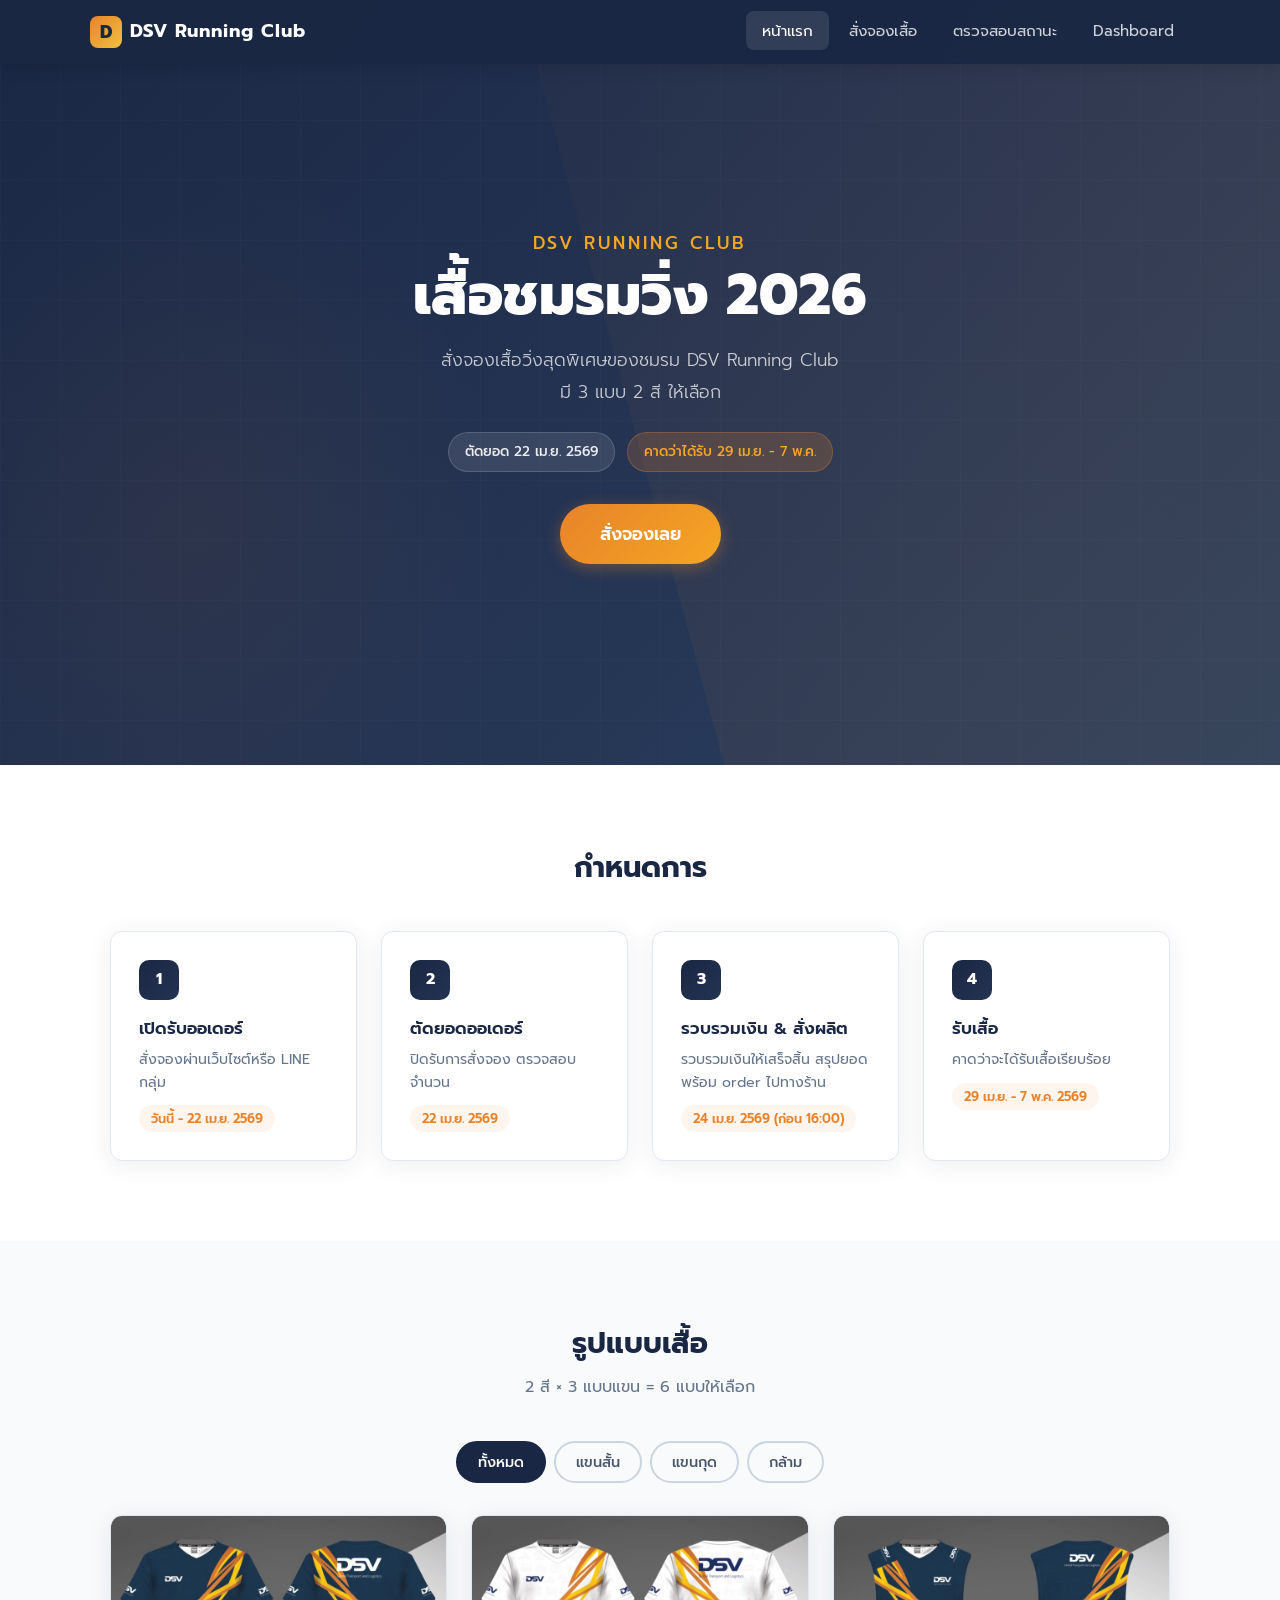
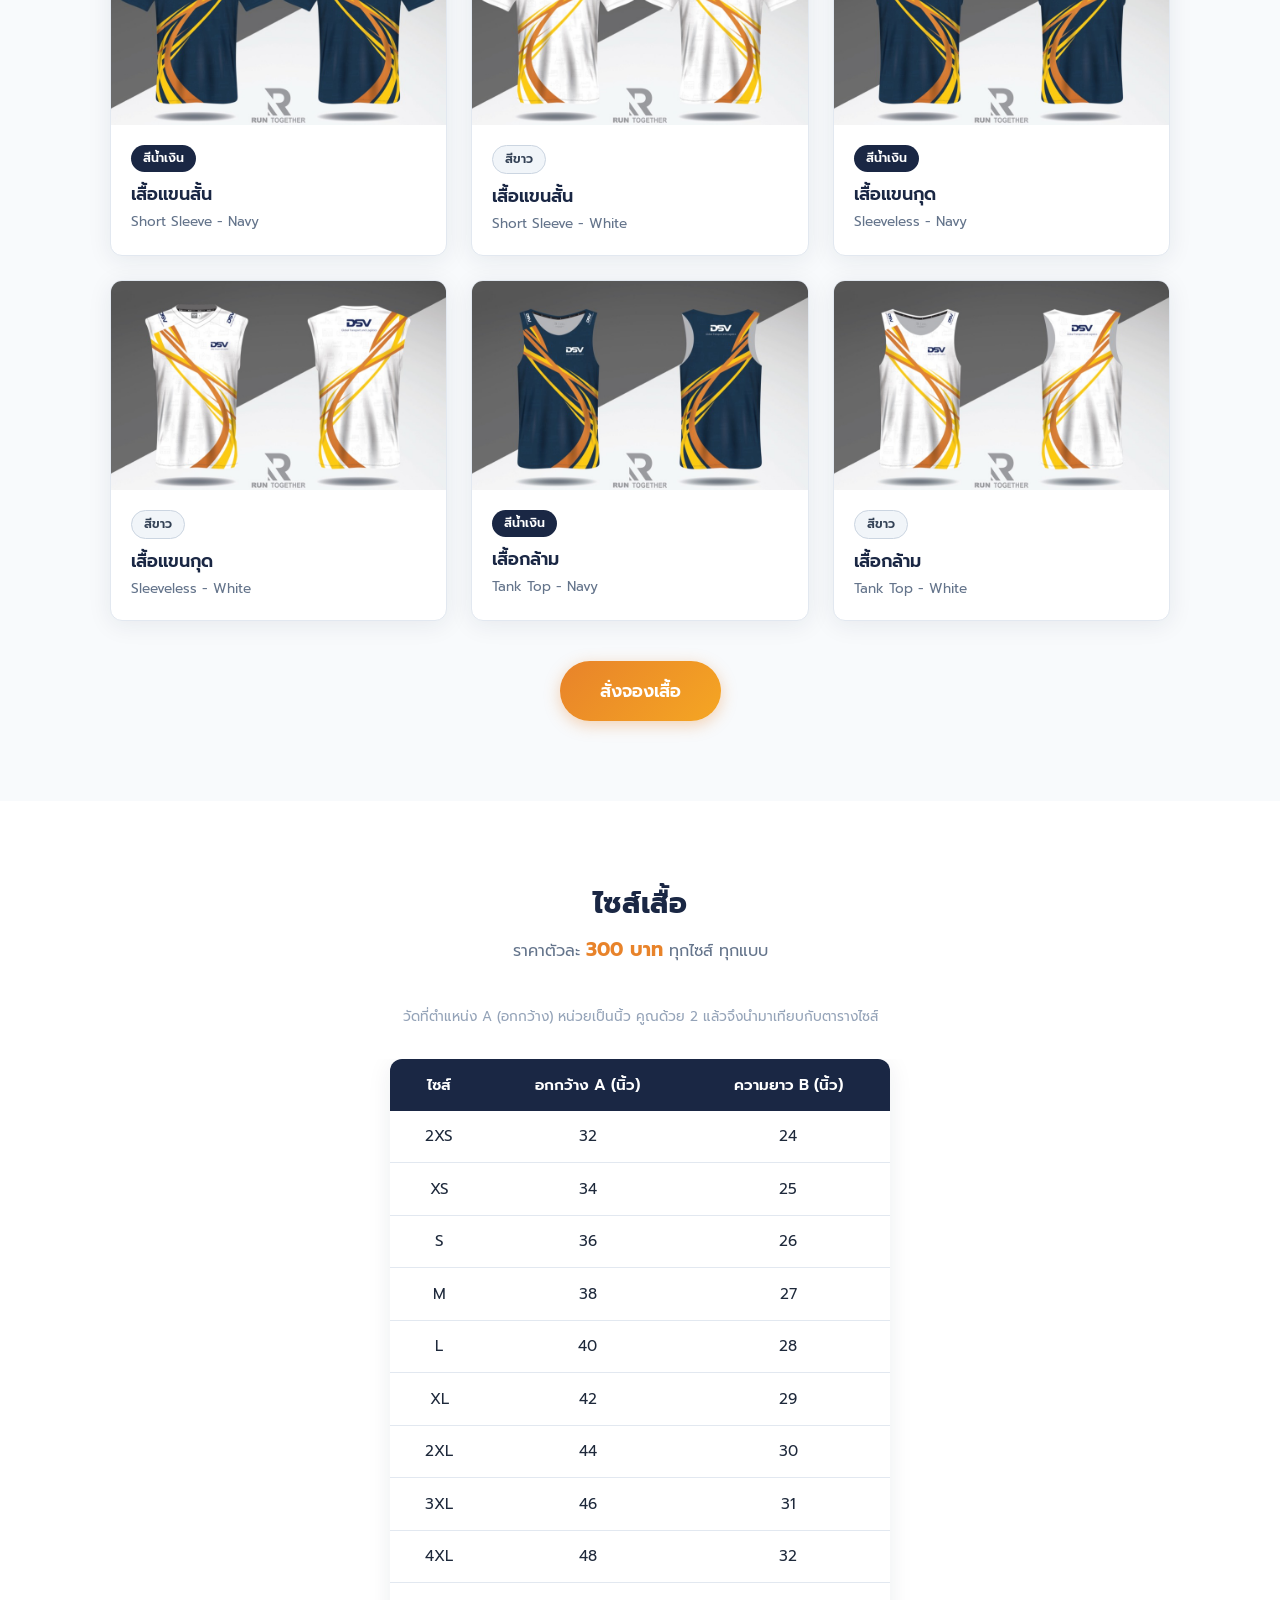
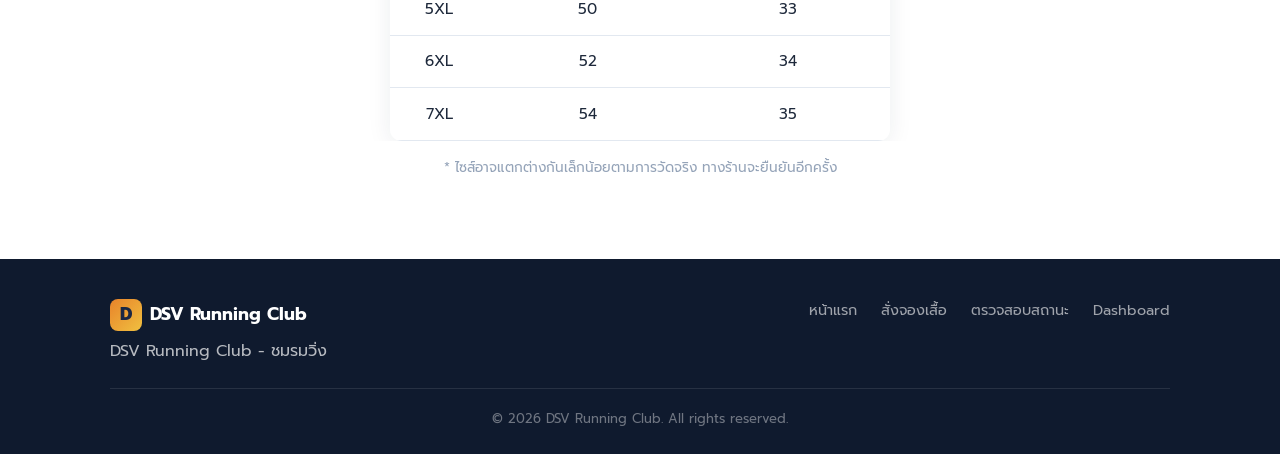
==== commit 820243c1: "Replace all 'DSV Run Together' text with 'DSV Running Club' Updated titles, meta tags, footer text, " ====
--- a/index.html
+++ b/index.html
@@ -3,10 +3,10 @@
 <head>
     <meta charset="UTF-8">
     <meta name="viewport" content="width=device-width, initial-scale=1.0">
-    <title>DSV Run Together - สั่งจองเสื้อชมรมวิ่ง</title>
-    <meta name="description" content="สั่งจองเสื้อวิ่งชมรม DSV Run Together — เลือกสี เลือกแบบ สั่งง่ายผ่านเว็บ">
-    <meta property="og:title" content="DSV Run Together - สั่งจองเสื้อชมรมวิ่ง">
-    <meta property="og:description" content="สั่งจองเสื้อวิ่งชมรม DSV Run Together — น้ำเงิน/ขาว, แขนสั้น/แขนกุด/กล้าม">
+    <title>DSV Running Club - สั่งจองเสื้อชมรมวิ่ง</title>
+    <meta name="description" content="สั่งจองเสื้อวิ่งชมรม DSV Running Club — เลือกสี เลือกแบบ สั่งง่ายผ่านเว็บ">
+    <meta property="og:title" content="DSV Running Club - สั่งจองเสื้อชมรมวิ่ง">
+    <meta property="og:description" content="สั่งจองเสื้อวิ่งชมรม DSV Running Club — น้ำเงิน/ขาว, แขนสั้น/แขนกุด/กล้าม">
     <meta property="og:type" content="website">
     <meta name="theme-color" content="#1a2744">
     <link rel="icon" type="image/svg+xml" href="favicon.svg">
@@ -38,10 +38,10 @@
         <div class="hero-overlay"></div>
         <div class="hero-content">
             <h1 class="hero-title">
-                <span class="hero-sub">DSV Run Together</span>
+                <span class="hero-sub">DSV Running Club</span>
                 เสื้อชมรมวิ่ง 2026
             </h1>
-            <p class="hero-desc">สั่งจองเสื้อวิ่งสุดพิเศษของชมรม DSV Run Together<br>มี 3 แบบ 2 สี ให้เลือก</p>
+            <p class="hero-desc">สั่งจองเสื้อวิ่งสุดพิเศษของชมรม DSV Running Club<br>มี 3 แบบ 2 สี ให้เลือก</p>
             <div class="hero-badges">
                 <span class="badge">ตัดยอด 22 เม.ย. 2569</span>
                 <span class="badge badge-accent">คาดว่าได้รับ 29 เม.ย. - 7 พ.ค.</span>
@@ -226,7 +226,7 @@
             <div class="footer-content">
                 <div>
                     <div class="footer-logo"><span class="logo-r">D</span> DSV Running Club</div>
-                    <p>DSV Run Together - ชมรมวิ่ง</p>
+                    <p>DSV Running Club - ชมรมวิ่ง</p>
                 </div>
                 <div class="footer-links">
                     <a href="index.html">หน้าแรก</a>
@@ -236,7 +236,7 @@
                 </div>
             </div>
             <div class="footer-bottom">
-                &copy; 2026 DSV Run Together. All rights reserved.
+                &copy; 2026 DSV Running Club. All rights reserved.
             </div>
         </div>
     </footer>
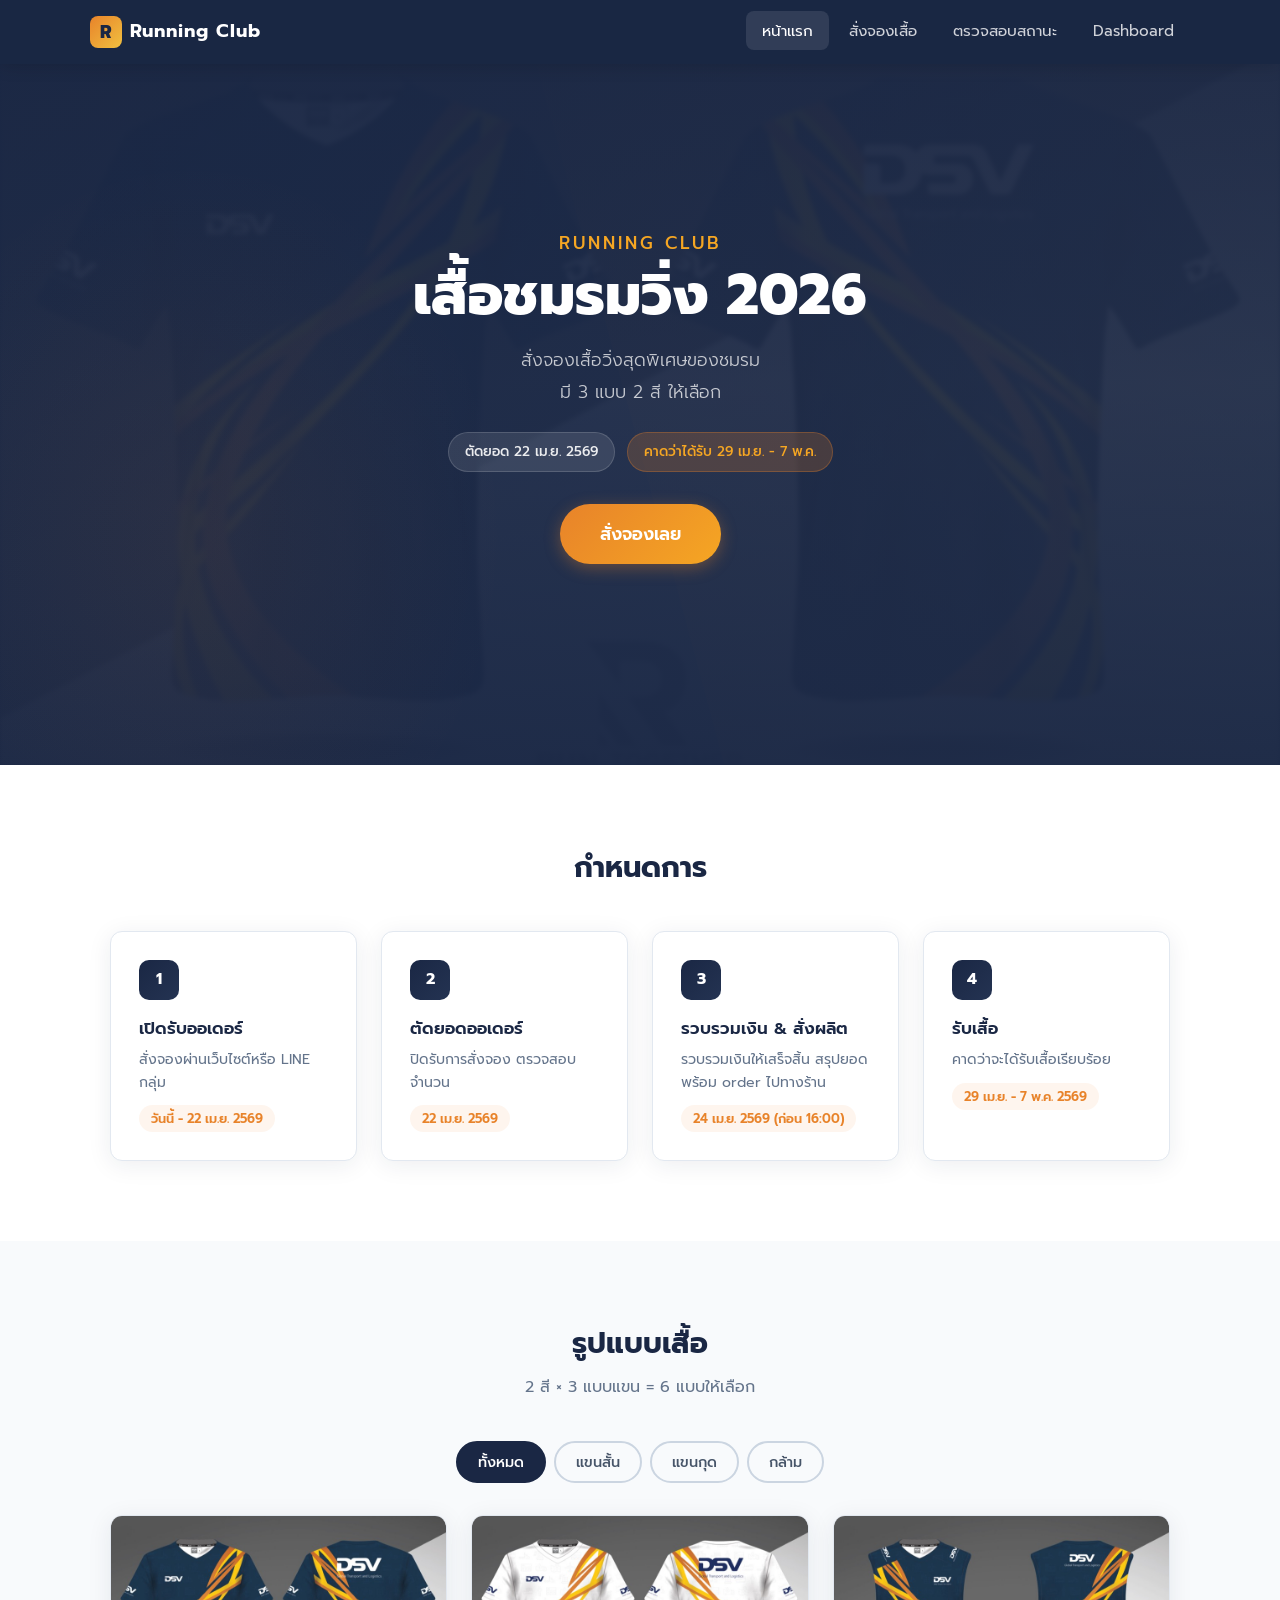
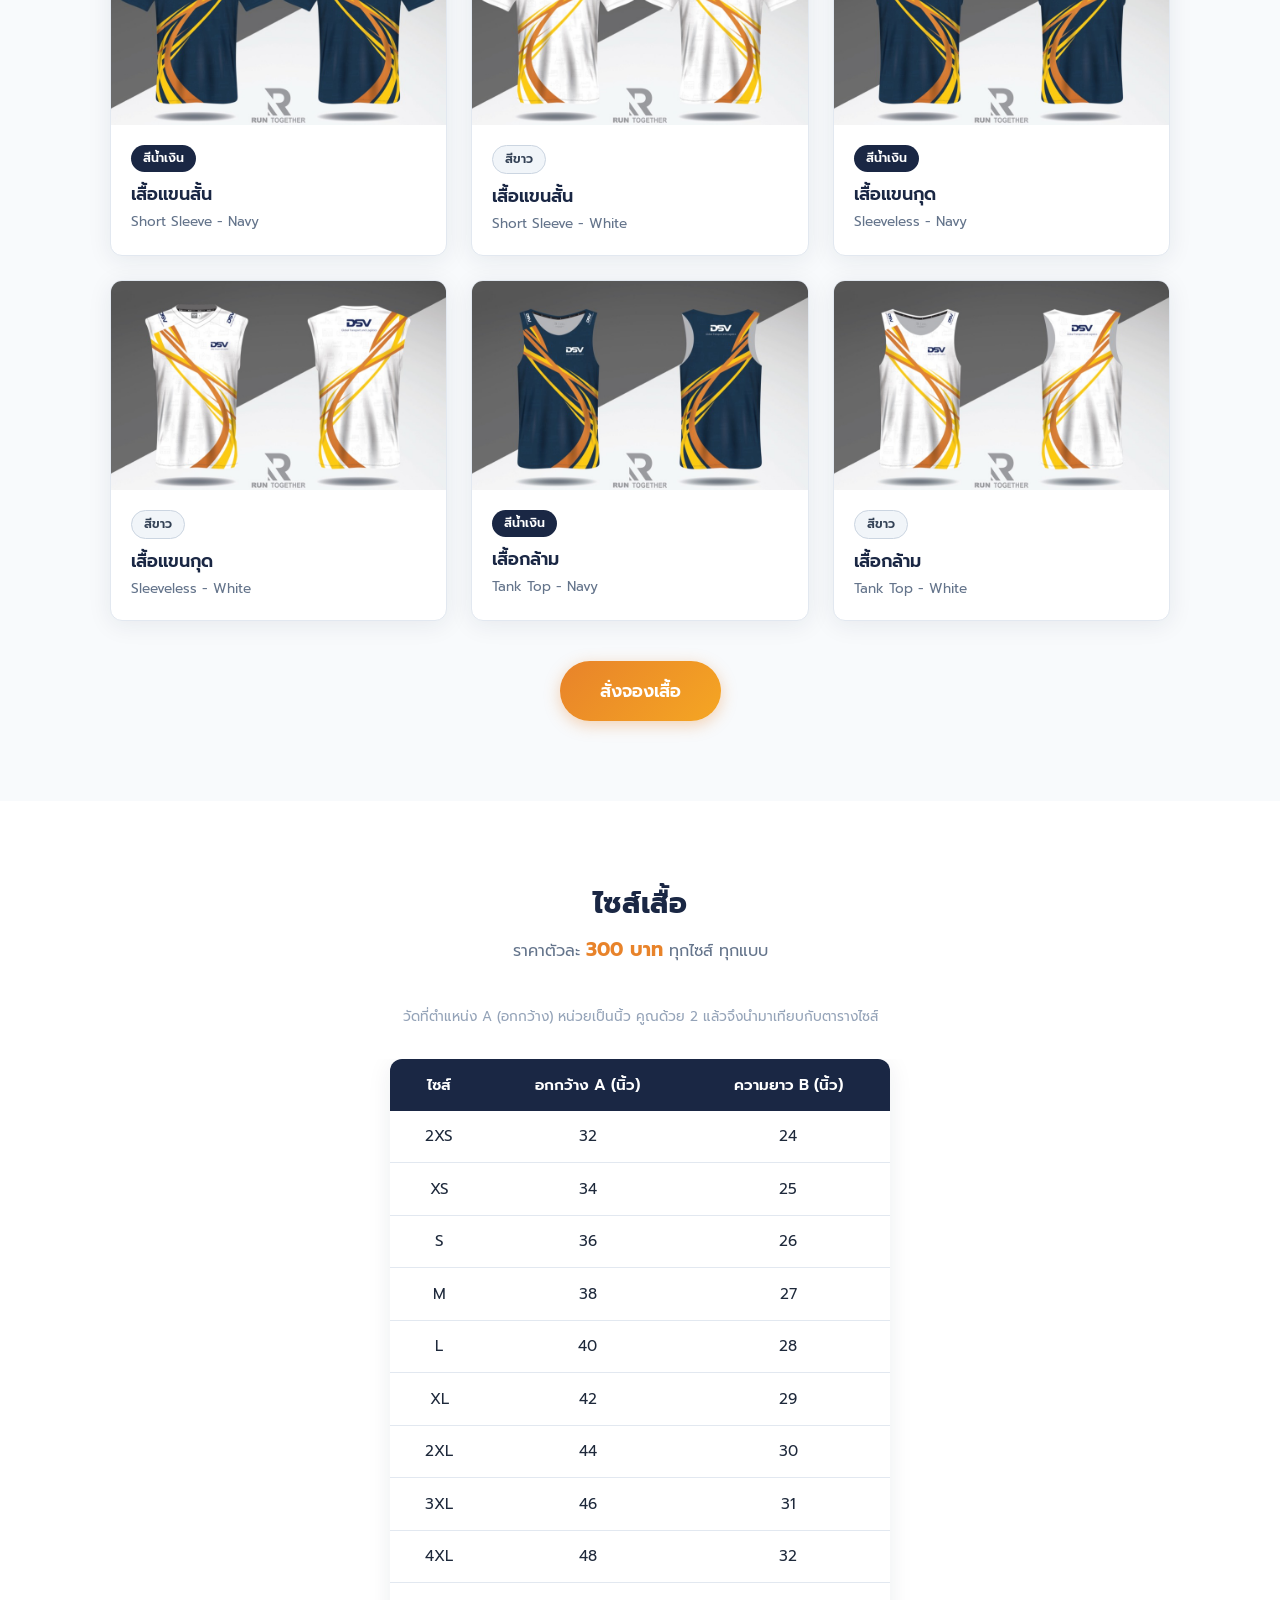
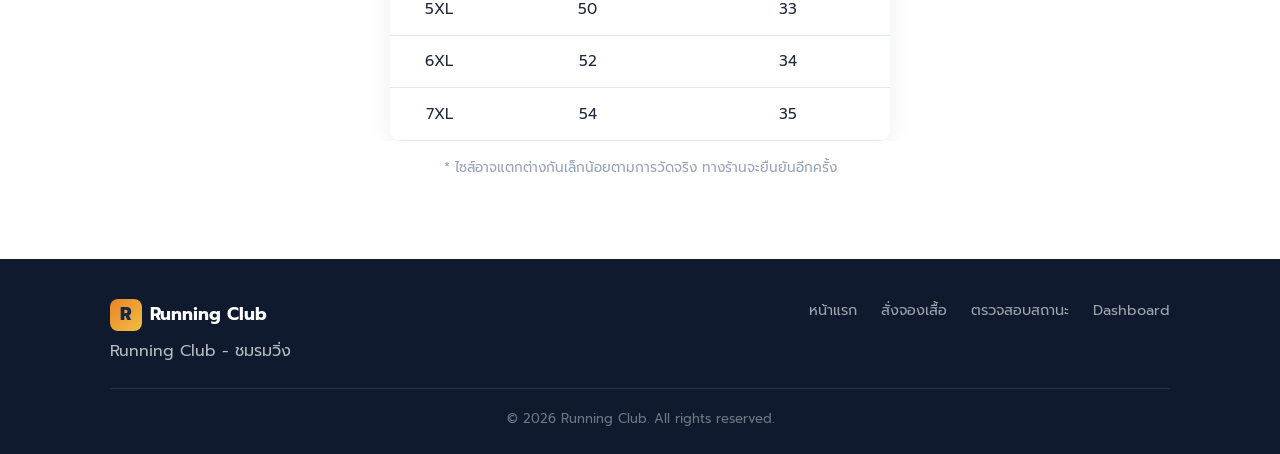
==== commit a27cb36f: "Remove DSV from display, add hero slideshow, fix duplicate cart 1. Remove 'DSV' from all visible tex" ====
--- a/index.html
+++ b/index.html
@@ -19,7 +19,7 @@
     <nav class="navbar">
         <div class="nav-container">
             <a href="index.html" class="nav-logo">
-                <span class="logo-r">D</span> DSV Running Club
+                <span class="logo-r">R</span> Running Club
             </a>
             <button class="nav-toggle" onclick="toggleMenu()">
                 <span></span><span></span><span></span>
@@ -35,13 +35,21 @@
 
     <!-- Hero Section -->
     <section class="hero">
+        <div class="hero-slideshow" id="heroSlideshow">
+            <img src="images/short-sleeve-navy.jpg" class="hero-slide active" alt="">
+            <img src="images/short-sleeve-white.jpg" class="hero-slide" alt="">
+            <img src="images/sleeveless-navy.jpg" class="hero-slide" alt="">
+            <img src="images/sleeveless-white.jpg" class="hero-slide" alt="">
+            <img src="images/tank-top-navy.jpg" class="hero-slide" alt="">
+            <img src="images/tank-top-white.jpg" class="hero-slide" alt="">
+        </div>
         <div class="hero-overlay"></div>
         <div class="hero-content">
             <h1 class="hero-title">
-                <span class="hero-sub">DSV Running Club</span>
+                <span class="hero-sub">Running Club</span>
                 เสื้อชมรมวิ่ง 2026
             </h1>
-            <p class="hero-desc">สั่งจองเสื้อวิ่งสุดพิเศษของชมรม DSV Running Club<br>มี 3 แบบ 2 สี ให้เลือก</p>
+            <p class="hero-desc">สั่งจองเสื้อวิ่งสุดพิเศษของชมรม<br>มี 3 แบบ 2 สี ให้เลือก</p>
             <div class="hero-badges">
                 <span class="badge">ตัดยอด 22 เม.ย. 2569</span>
                 <span class="badge badge-accent">คาดว่าได้รับ 29 เม.ย. - 7 พ.ค.</span>
@@ -225,8 +233,8 @@
         <div class="container">
             <div class="footer-content">
                 <div>
-                    <div class="footer-logo"><span class="logo-r">D</span> DSV Running Club</div>
-                    <p>DSV Running Club - ชมรมวิ่ง</p>
+                    <div class="footer-logo"><span class="logo-r">R</span> Running Club</div>
+                    <p>Running Club - ชมรมวิ่ง</p>
                 </div>
                 <div class="footer-links">
                     <a href="index.html">หน้าแรก</a>
@@ -236,11 +244,23 @@
                 </div>
             </div>
             <div class="footer-bottom">
-                &copy; 2026 DSV Running Club. All rights reserved.
+                &copy; 2026 Running Club. All rights reserved.
             </div>
         </div>
     </footer>
 
     <script src="app.js"></script>
+    <script>
+        // Hero slideshow
+        (function() {
+            const slides = document.querySelectorAll('.hero-slide');
+            let current = 0;
+            setInterval(() => {
+                slides[current].classList.remove('active');
+                current = (current + 1) % slides.length;
+                slides[current].classList.add('active');
+            }, 4000);
+        })();
+    </script>
 </body>
 </html>
--- a/style.css
+++ b/style.css
@@ -171,11 +171,32 @@
     pointer-events: none;
 }
 
+/* Hero Slideshow */
+.hero-slideshow {
+    position: absolute;
+    inset: 0;
+    z-index: 0;
+}
+.hero-slide {
+    position: absolute;
+    inset: 0;
+    width: 100%;
+    height: 100%;
+    object-fit: cover;
+    opacity: 0;
+    transition: opacity 1.5s ease;
+    filter: blur(2px);
+}
+.hero-slide.active {
+    opacity: 0.15;
+}
+
 .hero-overlay {
     position: absolute;
     inset: 0;
-    background: url("data:image/svg+xml,%3Csvg width='60' height='60' xmlns='http://www.w3.org/2000/svg'%3E%3Cdefs%3E%3Cpattern id='grid' width='60' height='60' patternUnits='userSpaceOnUse'%3E%3Cpath d='M 60 0 L 0 0 0 60' fill='none' stroke='rgba(255,255,255,0.03)' stroke-width='1'/%3E%3C/pattern%3E%3C/defs%3E%3Crect width='60' height='60' fill='url(%23grid)'/%3E%3C/svg%3E");
+    background: linear-gradient(180deg, rgba(26,39,68,0.85) 0%, rgba(26,39,68,0.7) 50%, rgba(26,39,68,0.9) 100%);
     pointer-events: none;
+    z-index: 0;
 }
 
 .hero-content {
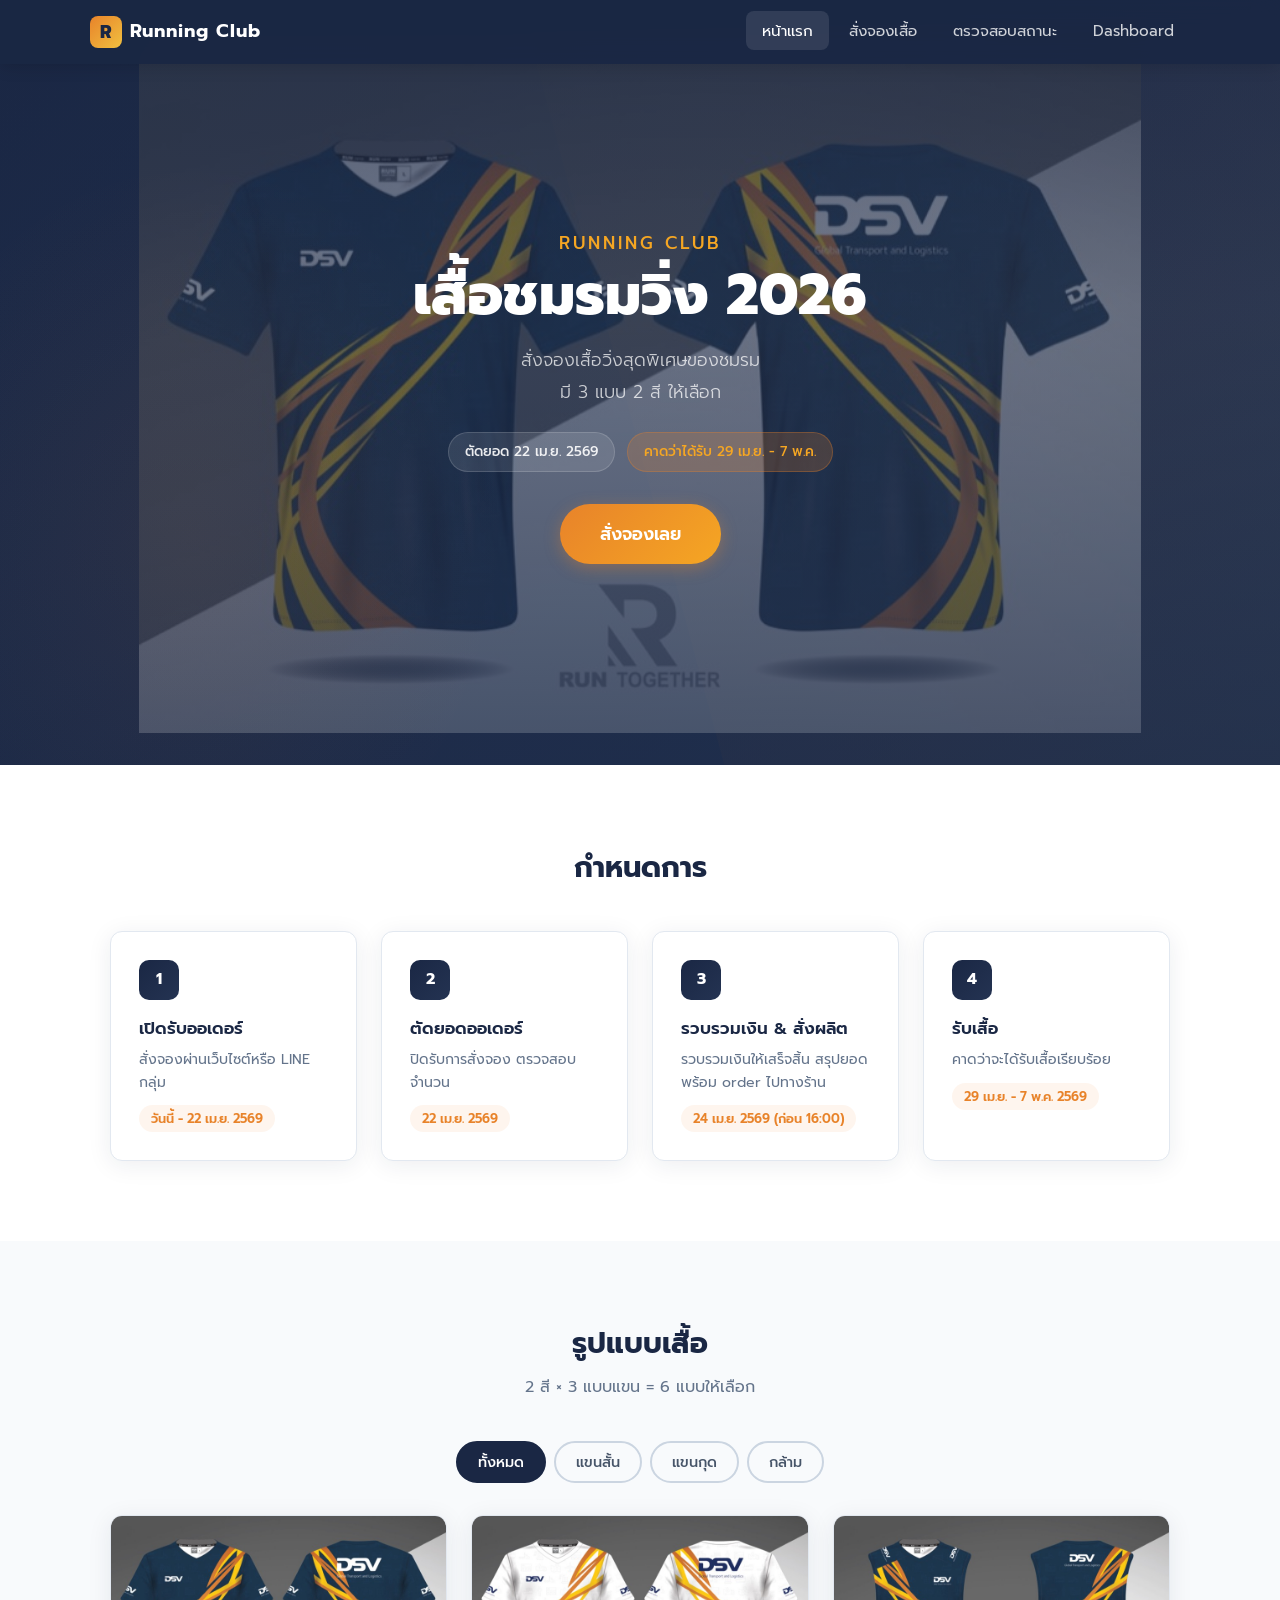
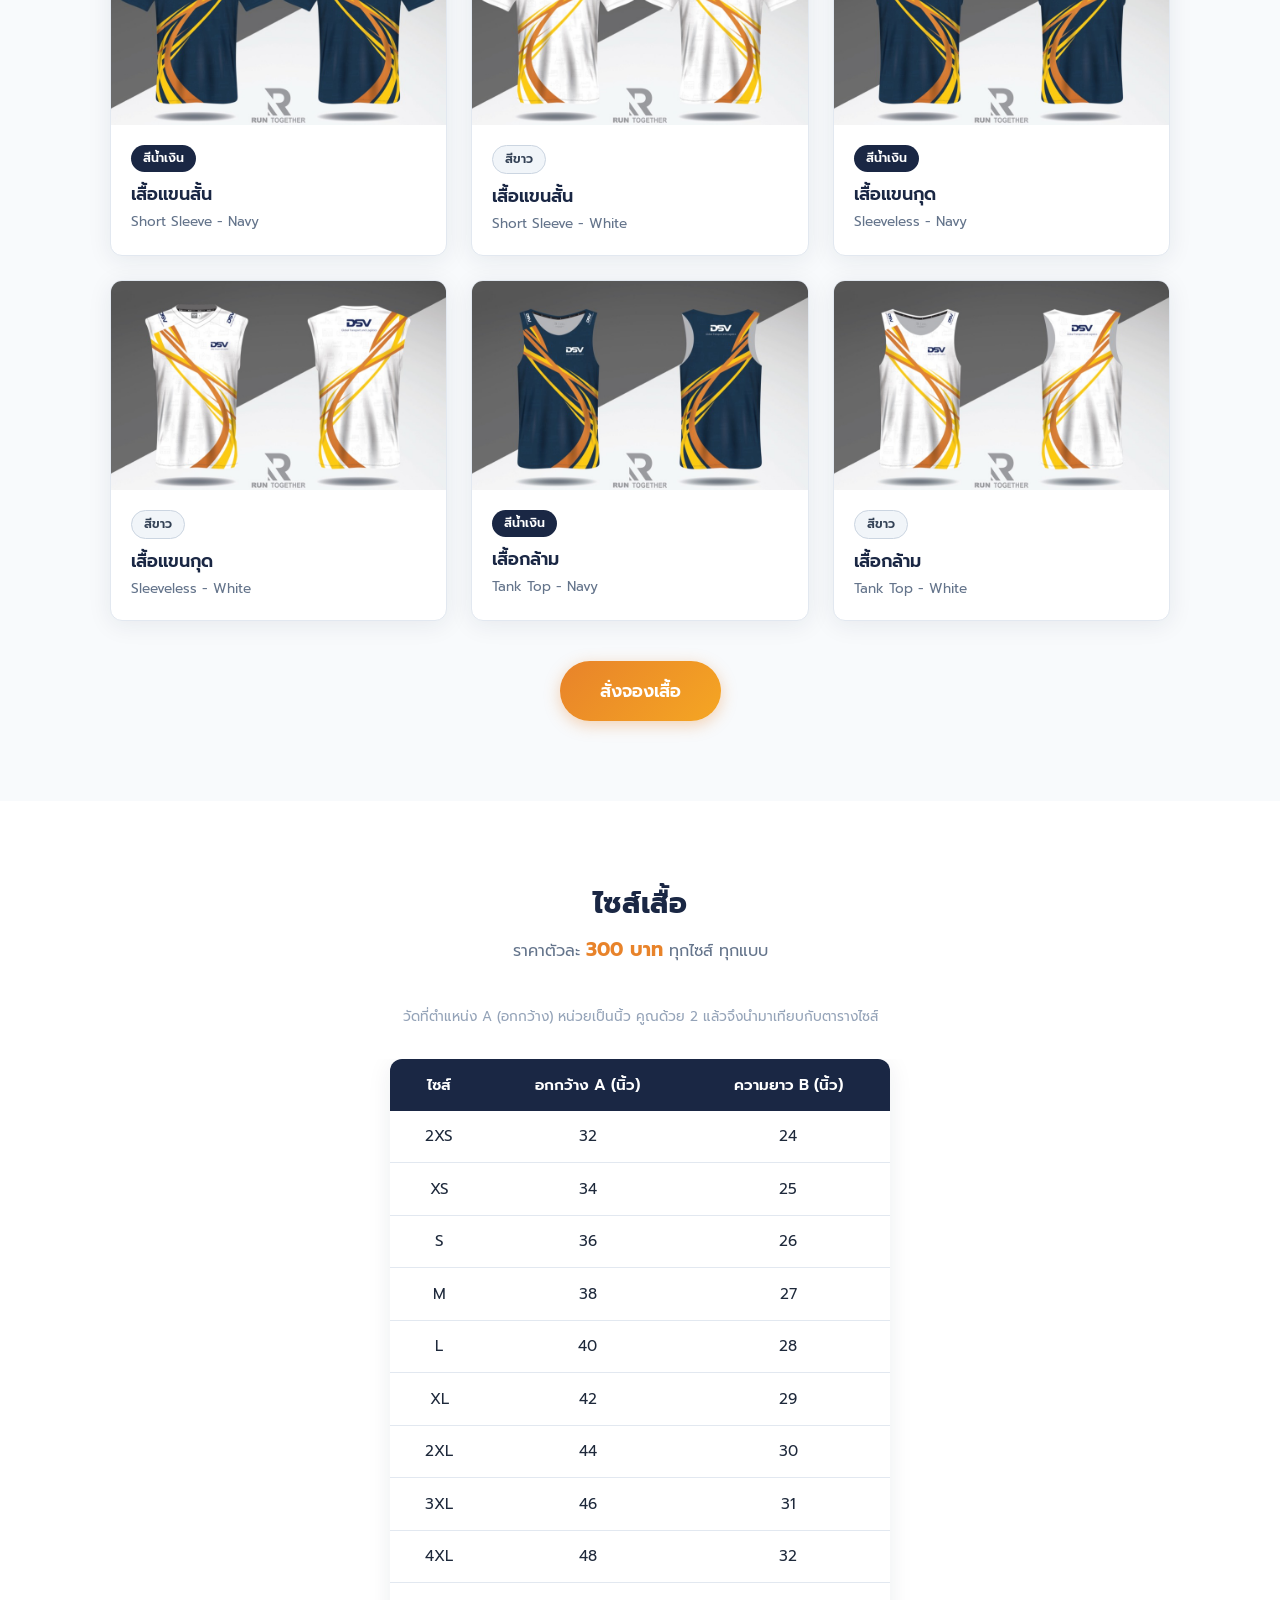
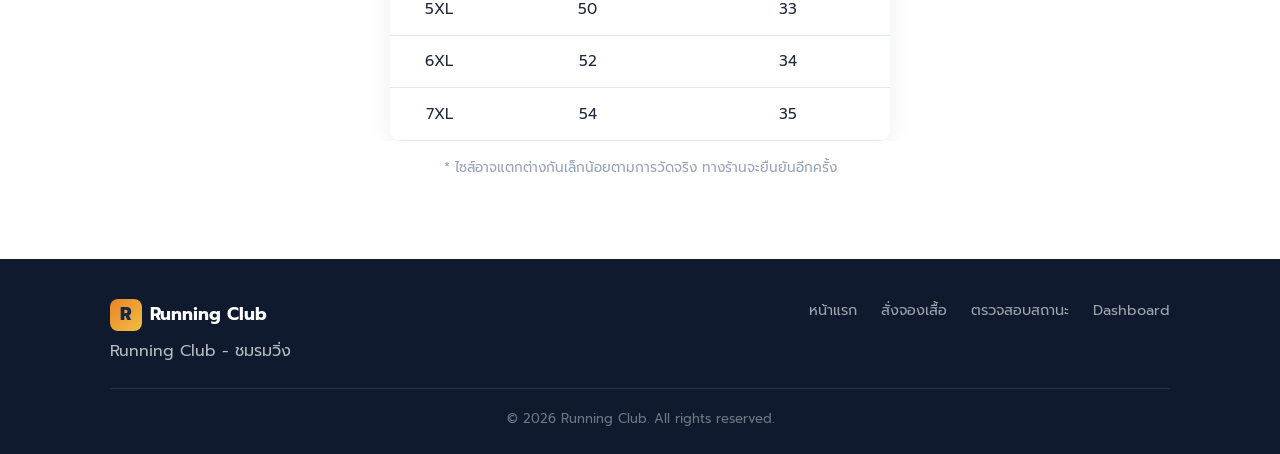
==== commit f9041c0b: "Remove all DSV references, add bank transfer details 1. Remove 'DSV' from all titles, meta tags, com" ====
--- a/index.html
+++ b/index.html
@@ -3,10 +3,10 @@
 <head>
     <meta charset="UTF-8">
     <meta name="viewport" content="width=device-width, initial-scale=1.0">
-    <title>DSV Running Club - สั่งจองเสื้อชมรมวิ่ง</title>
-    <meta name="description" content="สั่งจองเสื้อวิ่งชมรม DSV Running Club — เลือกสี เลือกแบบ สั่งง่ายผ่านเว็บ">
-    <meta property="og:title" content="DSV Running Club - สั่งจองเสื้อชมรมวิ่ง">
-    <meta property="og:description" content="สั่งจองเสื้อวิ่งชมรม DSV Running Club — น้ำเงิน/ขาว, แขนสั้น/แขนกุด/กล้าม">
+    <title>Running Club - สั่งจองเสื้อชมรมวิ่ง</title>
+    <meta name="description" content="สั่งจองเสื้อวิ่งชมรม Running Club — เลือกสี เลือกแบบ สั่งง่ายผ่านเว็บ">
+    <meta property="og:title" content="Running Club - สั่งจองเสื้อชมรมวิ่ง">
+    <meta property="og:description" content="สั่งจองเสื้อวิ่งชมรม Running Club — น้ำเงิน/ขาว, แขนสั้น/แขนกุด/กล้าม">
     <meta property="og:type" content="website">
     <meta name="theme-color" content="#1a2744">
     <link rel="icon" type="image/svg+xml" href="favicon.svg">
--- a/style.css
+++ b/style.css
@@ -1,4 +1,4 @@
-/* ===== DSV Run Together - Global Styles ===== */
+/* ===== Running Club - Global Styles ===== */
 :root {
     --navy: #1a2744;
     --navy-light: #243352;
@@ -182,19 +182,20 @@
     inset: 0;
     width: 100%;
     height: 100%;
-    object-fit: cover;
+    object-fit: contain;
+    object-position: center;
     opacity: 0;
-    transition: opacity 1.5s ease;
-    filter: blur(2px);
+    transition: opacity 1.2s ease;
+    padding: 2rem;
 }
 .hero-slide.active {
-    opacity: 0.15;
+    opacity: 0.55;
 }
 
 .hero-overlay {
     position: absolute;
     inset: 0;
-    background: linear-gradient(180deg, rgba(26,39,68,0.85) 0%, rgba(26,39,68,0.7) 50%, rgba(26,39,68,0.9) 100%);
+    background: linear-gradient(180deg, rgba(26,39,68,0.55) 0%, rgba(26,39,68,0.35) 40%, rgba(26,39,68,0.65) 100%);
     pointer-events: none;
     z-index: 0;
 }
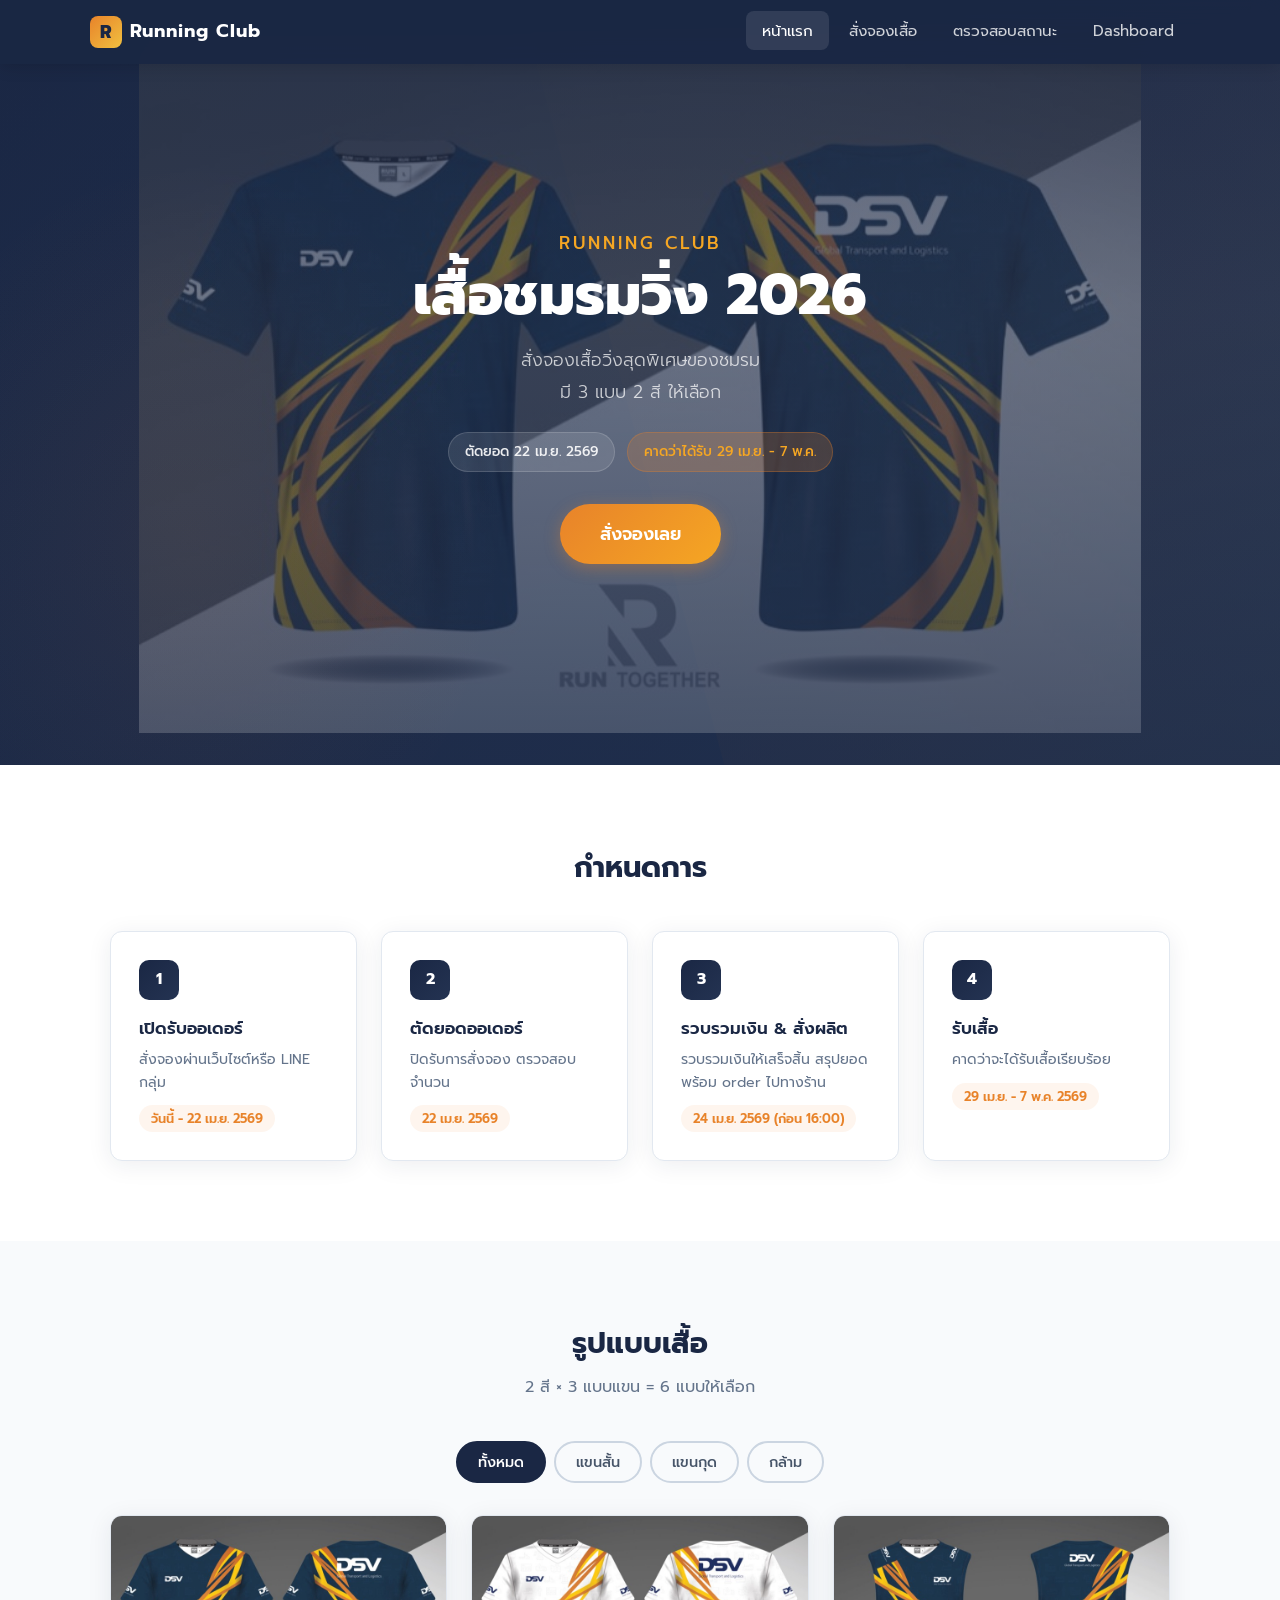
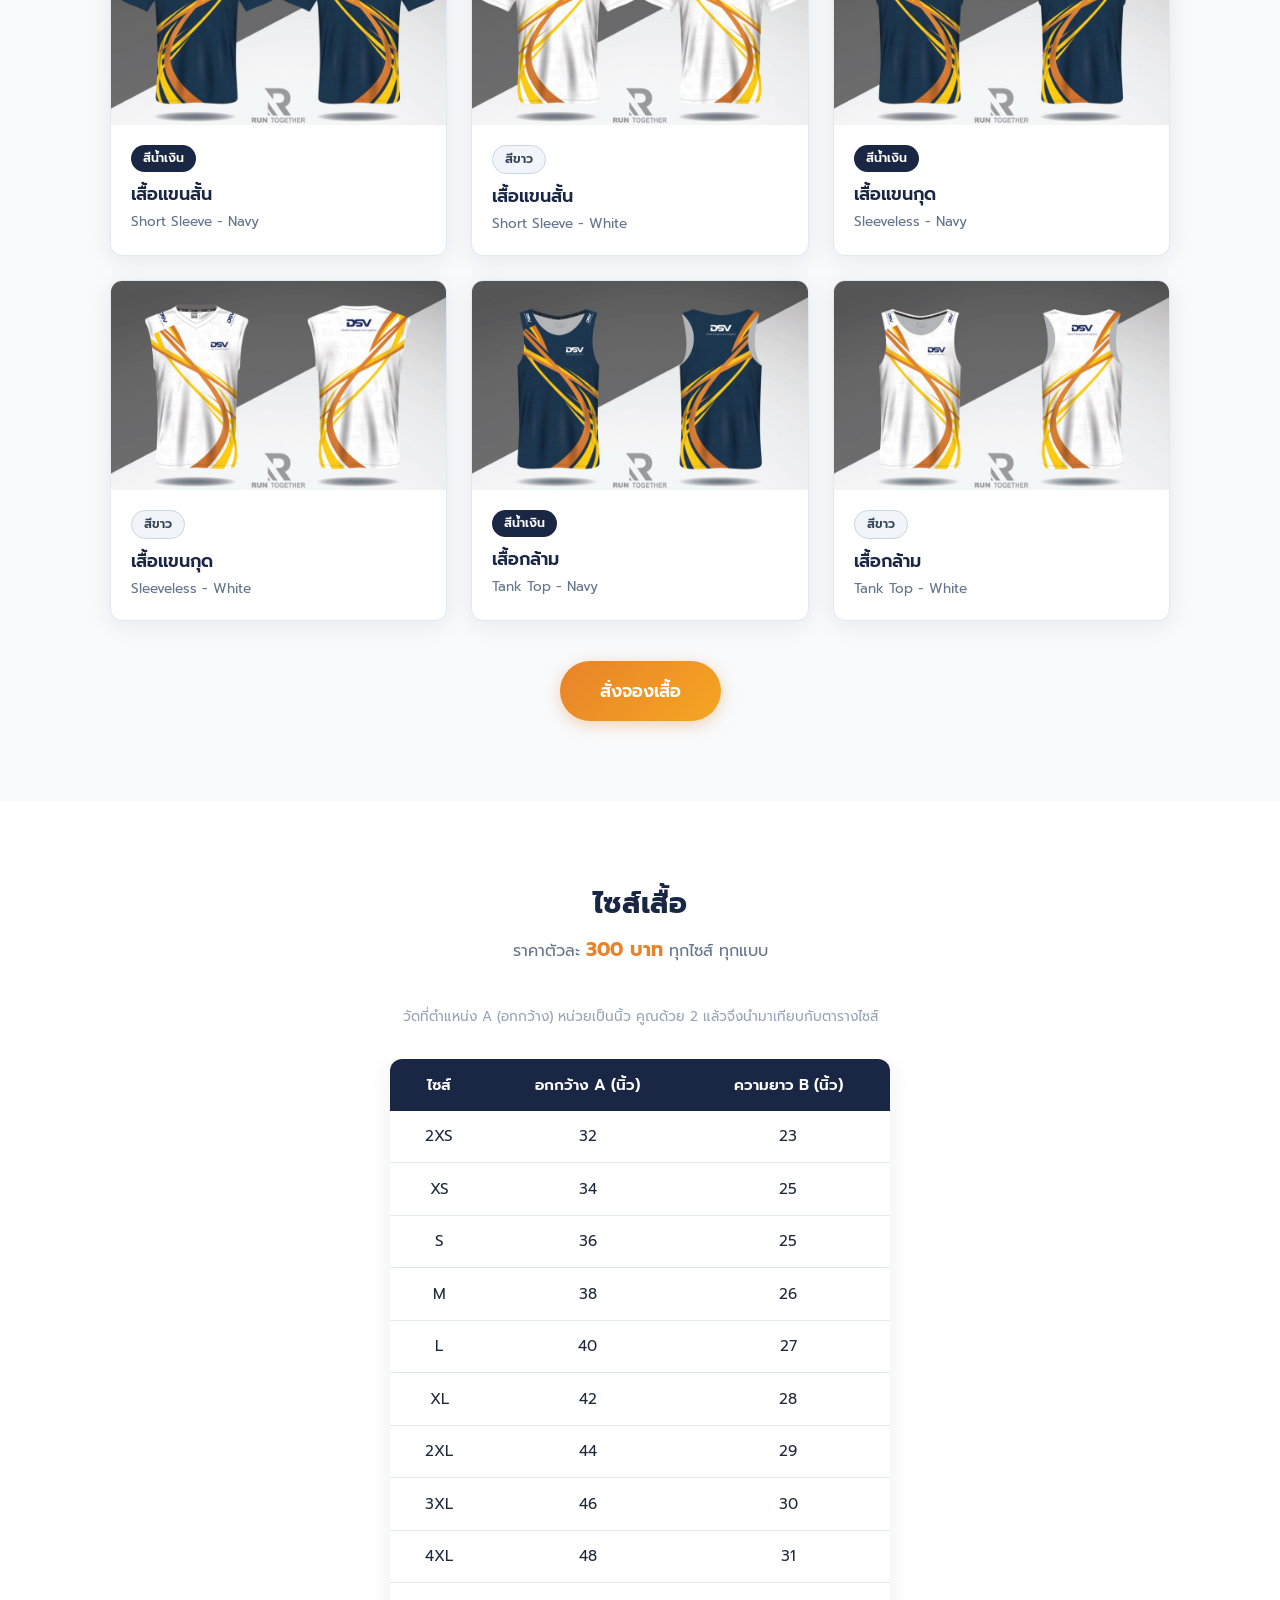
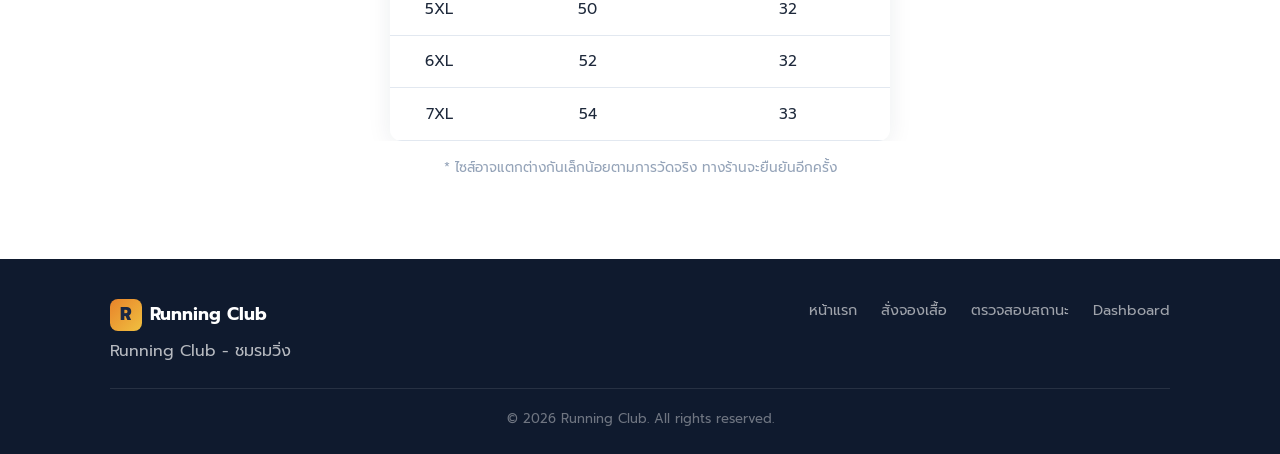
==== commit 9f5d84b7: "Fix size chart measurements to correct values Co-Authored-By: Claude Opus 4.6 (1M context) <noreply@" ====
--- a/index.html
+++ b/index.html
@@ -209,18 +209,18 @@
                         </tr>
                     </thead>
                     <tbody>
-                        <tr><td>2XS</td><td>32</td><td>24</td></tr>
+                        <tr><td>2XS</td><td>32</td><td>23</td></tr>
                         <tr><td>XS</td><td>34</td><td>25</td></tr>
-                        <tr><td>S</td><td>36</td><td>26</td></tr>
-                        <tr><td>M</td><td>38</td><td>27</td></tr>
-                        <tr><td>L</td><td>40</td><td>28</td></tr>
-                        <tr><td>XL</td><td>42</td><td>29</td></tr>
-                        <tr><td>2XL</td><td>44</td><td>30</td></tr>
-                        <tr><td>3XL</td><td>46</td><td>31</td></tr>
-                        <tr><td>4XL</td><td>48</td><td>32</td></tr>
-                        <tr><td>5XL</td><td>50</td><td>33</td></tr>
-                        <tr><td>6XL</td><td>52</td><td>34</td></tr>
-                        <tr><td>7XL</td><td>54</td><td>35</td></tr>
+                        <tr><td>S</td><td>36</td><td>25</td></tr>
+                        <tr><td>M</td><td>38</td><td>26</td></tr>
+                        <tr><td>L</td><td>40</td><td>27</td></tr>
+                        <tr><td>XL</td><td>42</td><td>28</td></tr>
+                        <tr><td>2XL</td><td>44</td><td>29</td></tr>
+                        <tr><td>3XL</td><td>46</td><td>30</td></tr>
+                        <tr><td>4XL</td><td>48</td><td>31</td></tr>
+                        <tr><td>5XL</td><td>50</td><td>32</td></tr>
+                        <tr><td>6XL</td><td>52</td><td>32</td></tr>
+                        <tr><td>7XL</td><td>54</td><td>33</td></tr>
                     </tbody>
                 </table>
             </div>
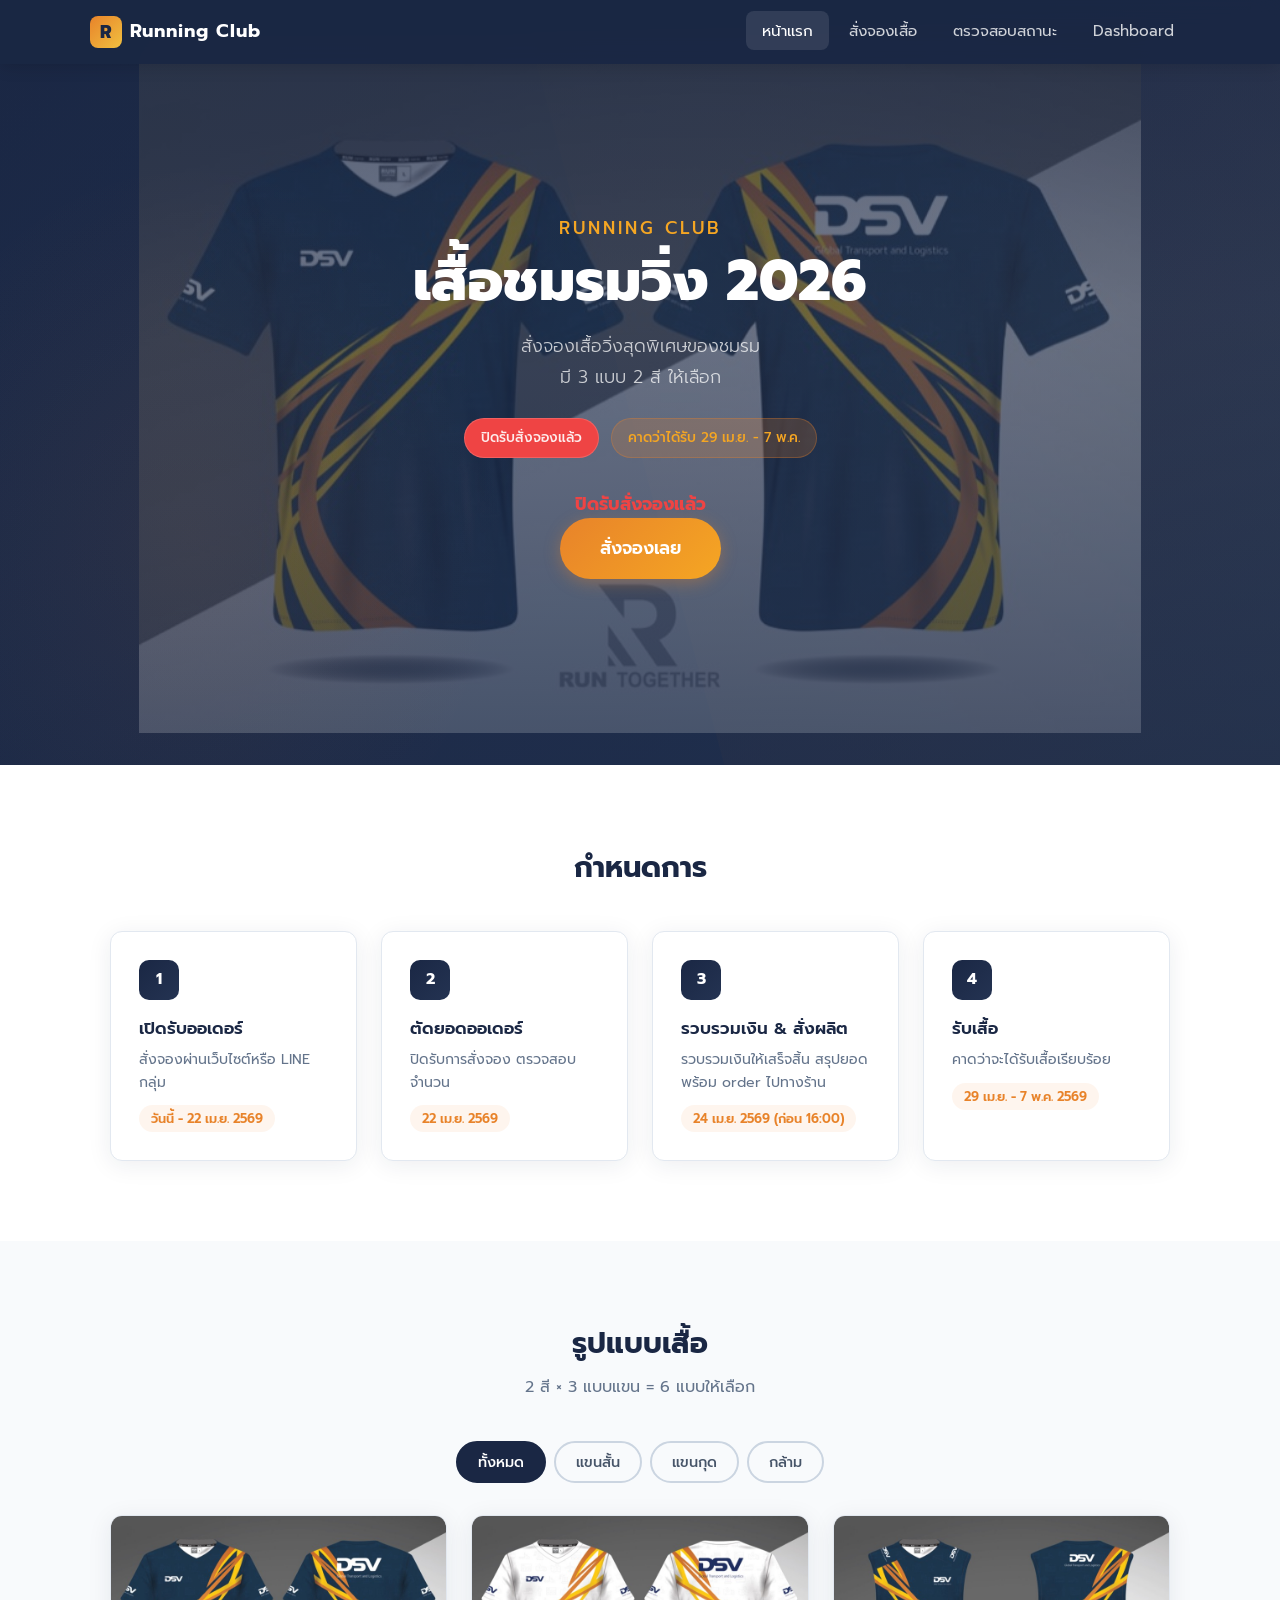
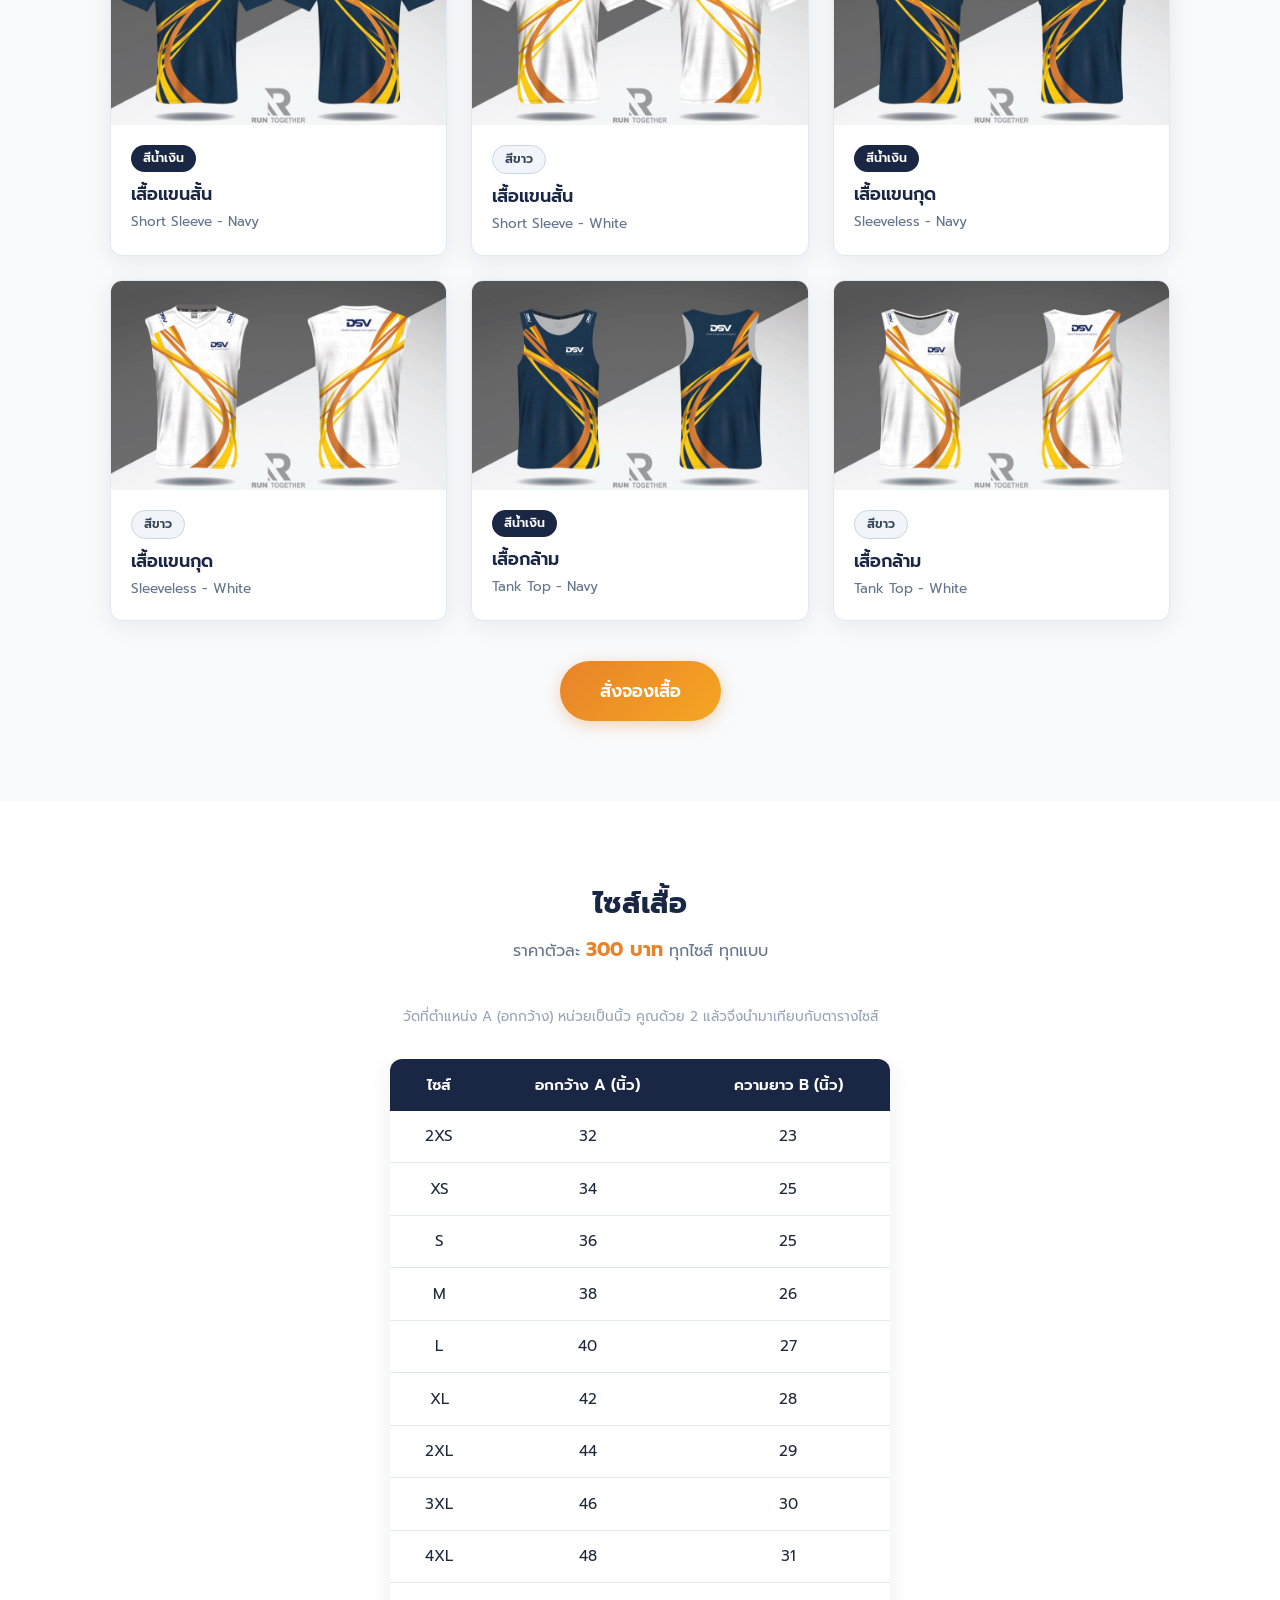
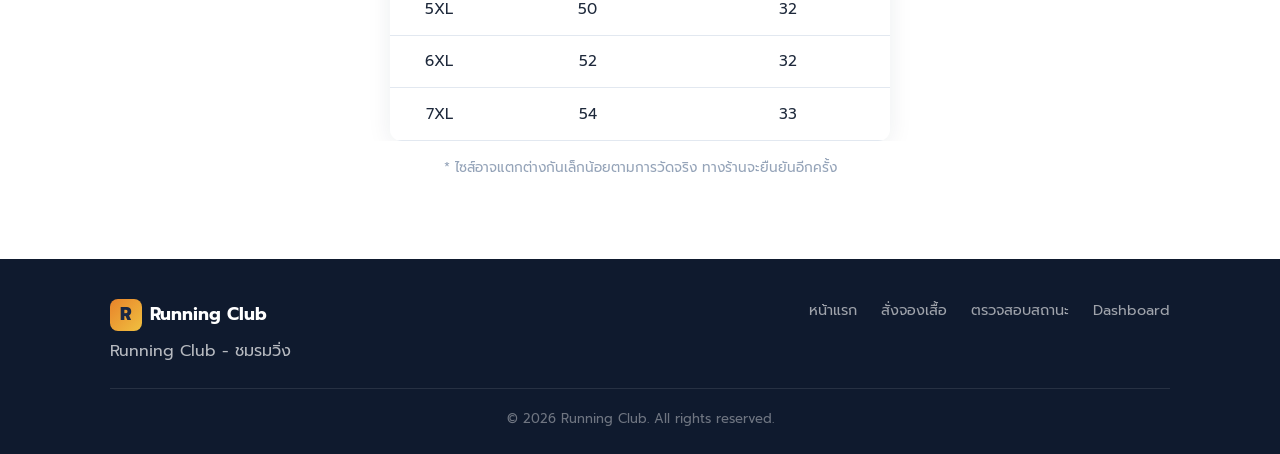
==== commit 90a20f9e: "Add countdown timers + auto-lock when deadlines pass - Order deadline: 22 Apr 2026 23:59:59 ICT - Pa" ====
--- a/index.html
+++ b/index.html
@@ -51,8 +51,12 @@
             </h1>
             <p class="hero-desc">สั่งจองเสื้อวิ่งสุดพิเศษของชมรม<br>มี 3 แบบ 2 สี ให้เลือก</p>
             <div class="hero-badges">
-                <span class="badge">ตัดยอด 22 เม.ย. 2569</span>
+                <span class="badge" id="heroBadgeCountdown">ตัดยอด 22 เม.ย. 2569</span>
                 <span class="badge badge-accent">คาดว่าได้รับ 29 เม.ย. - 7 พ.ค.</span>
+            </div>
+            <div id="heroCountdownWrap" style="margin-top: 0.75rem;">
+                <span style="font-size: 0.85rem; color: rgba(255,255,255,0.6);">เหลือเวลาสั่งจอง</span>
+                <div class="countdown-timer" id="heroCountdown" style="font-size: 1.6rem;">--:--:--</div>
             </div>
             <a href="order.html" class="btn btn-primary btn-lg">สั่งจองเลย</a>
         </div>
@@ -251,6 +255,19 @@
 
     <script src="app.js"></script>
     <script>
+        // Hero countdown
+        if (isOrderOpen()) {
+            startCountdownTimer('heroCountdown', DEADLINE_ORDER, () => {
+                document.getElementById('heroCountdownWrap').innerHTML = '<span style="color:#ef4444; font-weight:700;">ปิดรับสั่งจองแล้ว</span>';
+                document.getElementById('heroBadgeCountdown').textContent = 'ปิดรับสั่งจองแล้ว';
+                document.getElementById('heroBadgeCountdown').style.background = '#ef4444';
+            });
+        } else {
+            document.getElementById('heroCountdownWrap').innerHTML = '<span style="color:#ef4444; font-weight:700; font-size:1.1rem;">ปิดรับสั่งจองแล้ว</span>';
+            document.getElementById('heroBadgeCountdown').textContent = 'ปิดรับสั่งจองแล้ว';
+            document.getElementById('heroBadgeCountdown').style.background = '#ef4444';
+        }
+
         // Hero slideshow
         (function() {
             const slides = document.querySelectorAll('.hero-slide');
--- a/style.css
+++ b/style.css
@@ -1443,6 +1443,70 @@
     background: linear-gradient(135deg, #ef4444, #dc2626);
 }
 
+/* ===== Countdown Banner ===== */
+.countdown-banner {
+    background: linear-gradient(135deg, var(--navy), #243354);
+    border-radius: var(--radius);
+    padding: 1rem 1.25rem;
+    margin-bottom: 1.25rem;
+    display: flex;
+    align-items: center;
+    justify-content: space-between;
+    gap: 0.75rem;
+    flex-wrap: wrap;
+}
+.countdown-banner-label {
+    font-size: 0.82rem;
+    color: rgba(255,255,255,0.7);
+}
+.countdown-banner-label strong {
+    color: #fff;
+    display: block;
+    font-size: 0.9rem;
+    margin-bottom: 0.15rem;
+}
+.countdown-timer {
+    font-size: 1.3rem;
+    font-weight: 800;
+    color: var(--orange);
+    font-variant-numeric: tabular-nums;
+    letter-spacing: 1px;
+}
+.countdown-urgent {
+    color: #ef4444 !important;
+    animation: pulse-glow 1s ease-in-out infinite;
+}
+.countdown-expired {
+    color: var(--gray-400) !important;
+    font-size: 1rem !important;
+    animation: none !important;
+}
+@keyframes pulse-glow {
+    0%, 100% { opacity: 1; }
+    50% { opacity: 0.6; }
+}
+.closed-overlay {
+    position: relative;
+}
+.closed-overlay::after {
+    content: '';
+    position: absolute;
+    inset: 0;
+    background: rgba(255,255,255,0.7);
+    border-radius: var(--radius);
+    z-index: 10;
+    pointer-events: all;
+}
+.closed-message {
+    text-align: center;
+    padding: 2rem 1rem;
+    color: var(--gray-400);
+}
+.closed-message h2 {
+    color: #ef4444;
+    margin-bottom: 0.5rem;
+}
+
 /* ===== Status Badges ===== */
 .badge-status {
     display: inline-block;
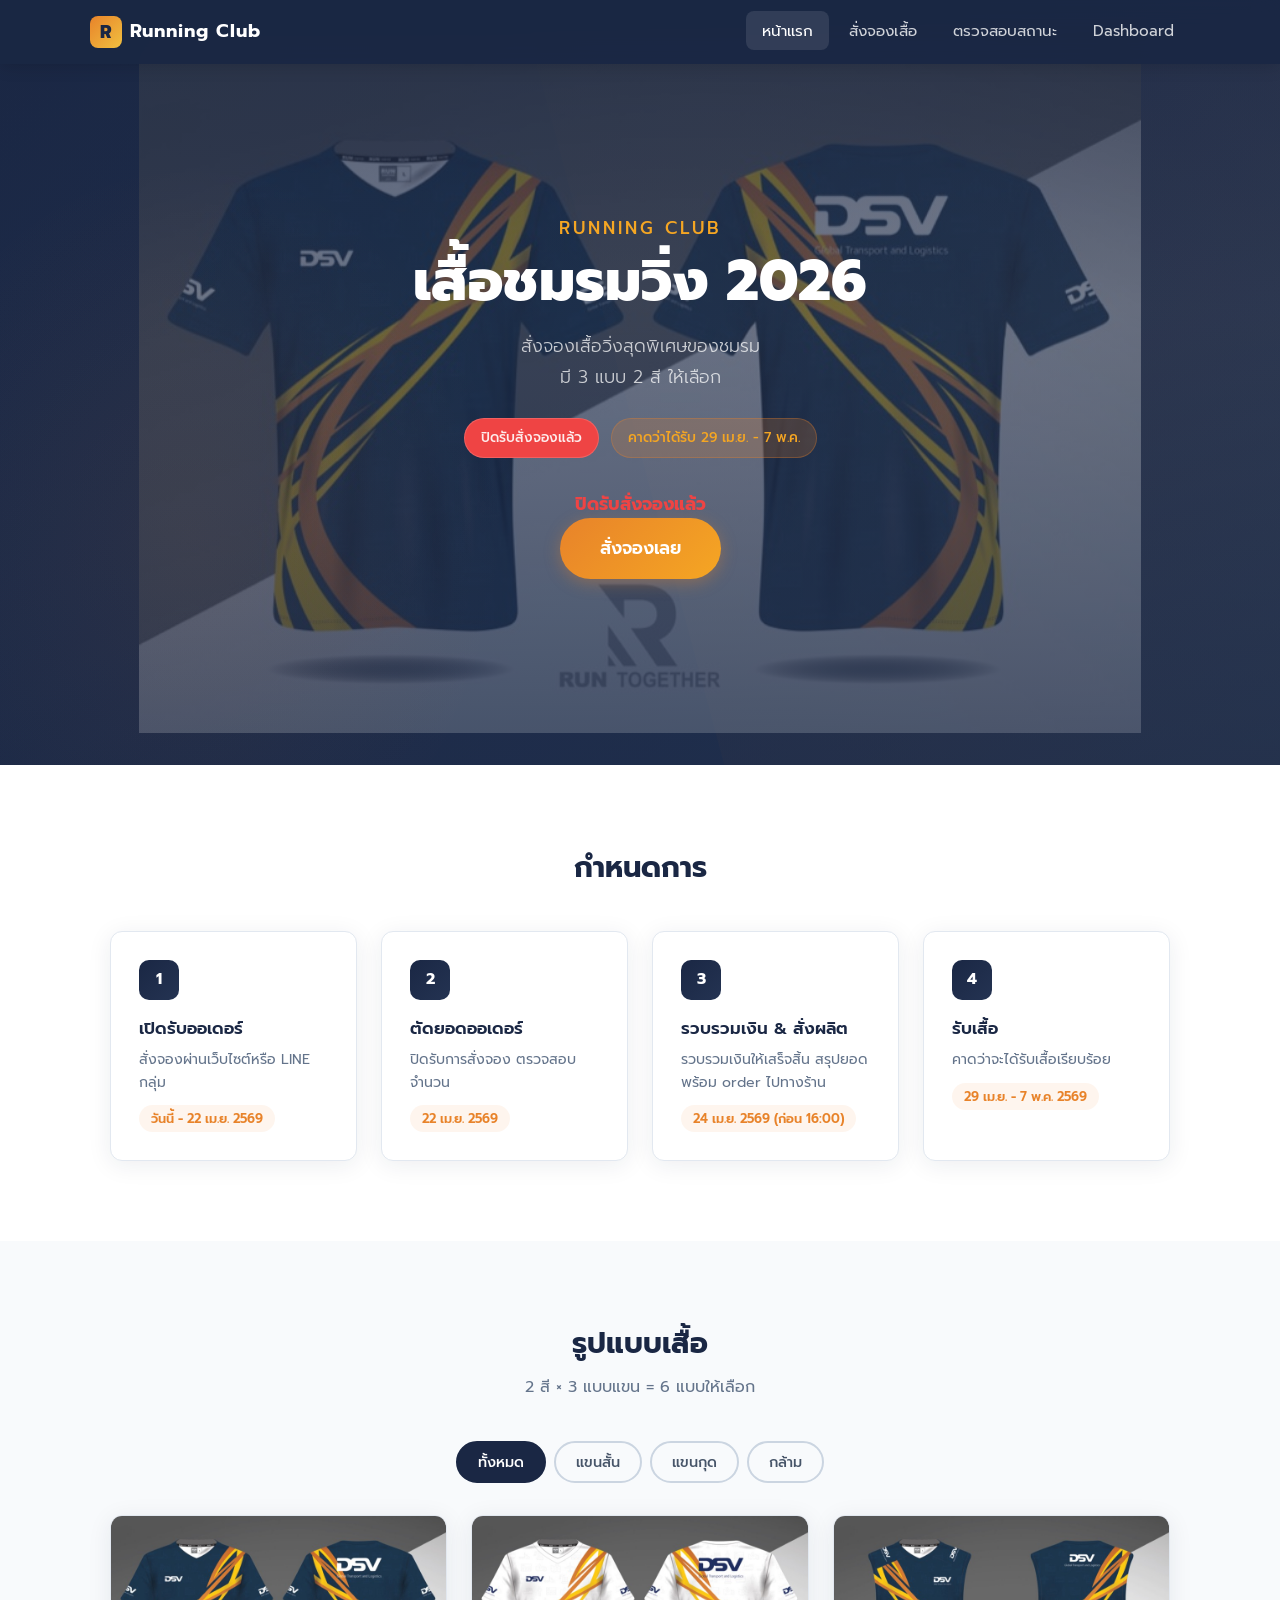
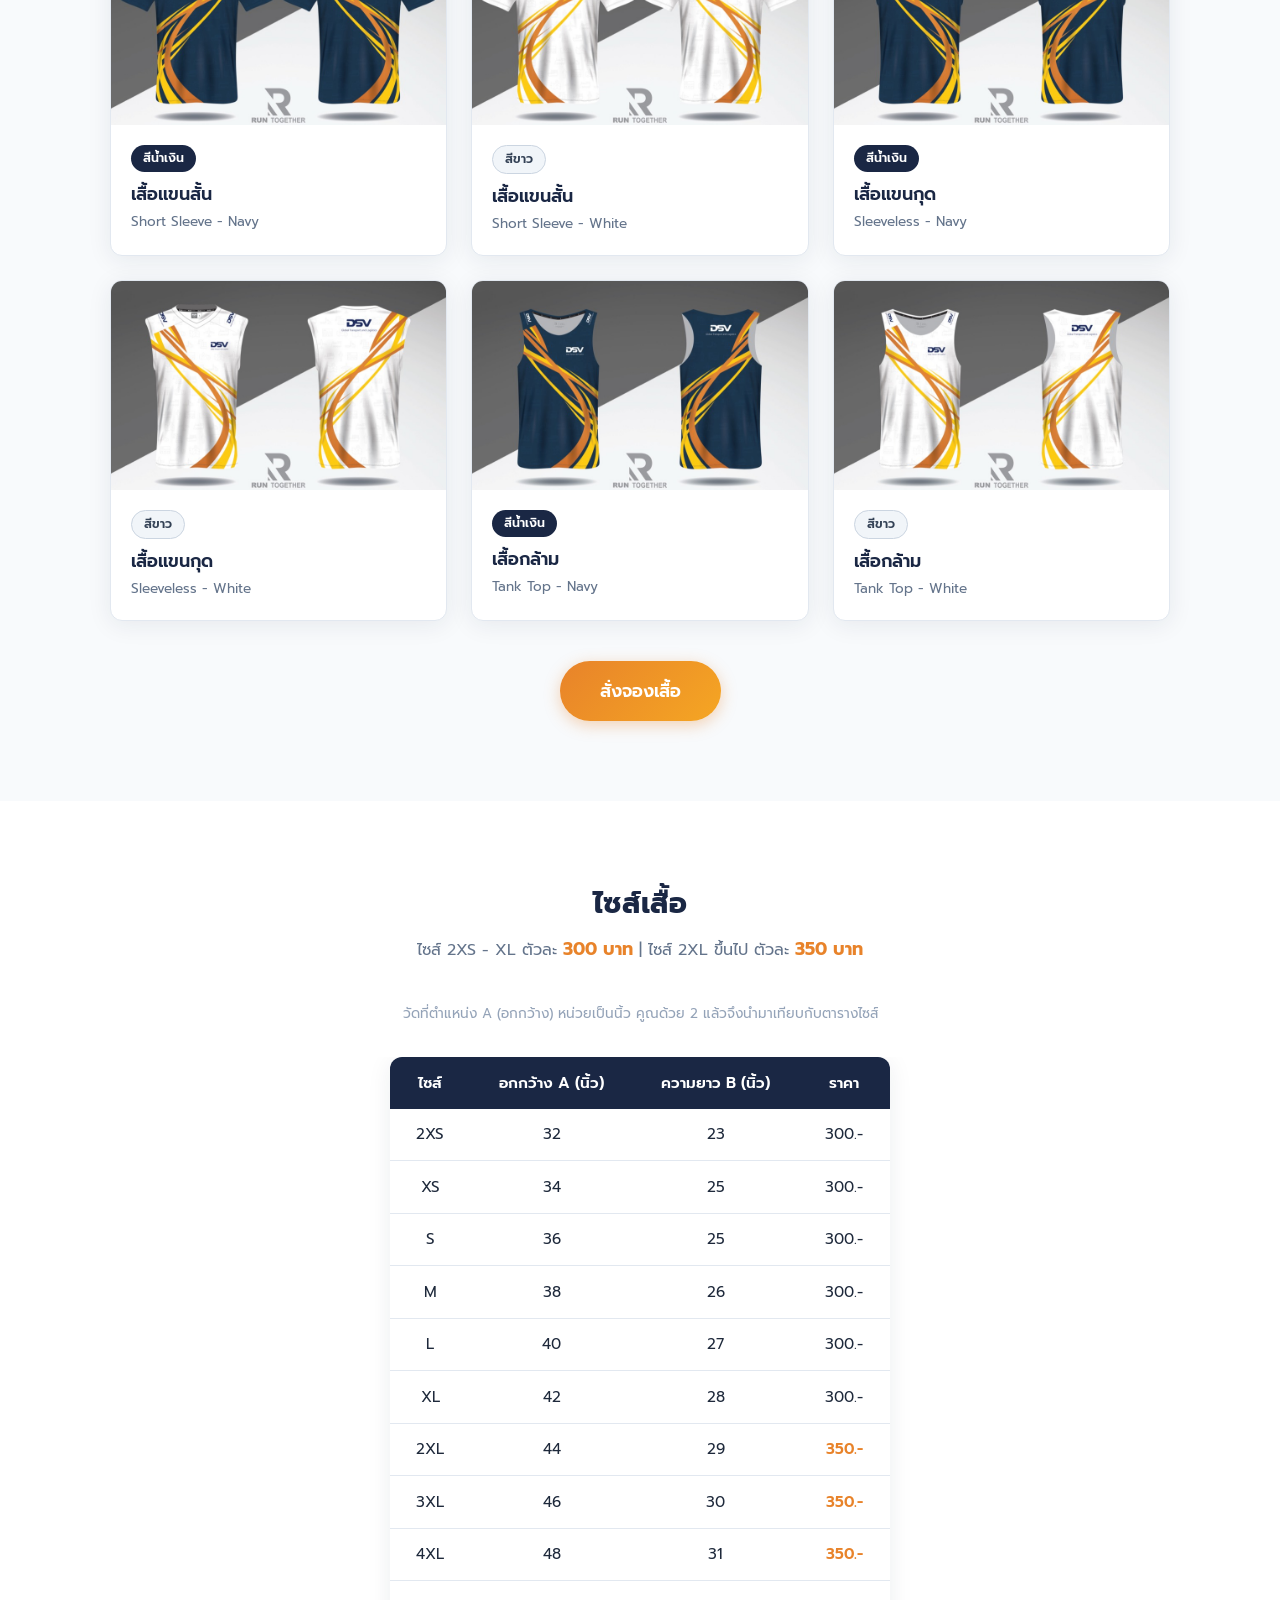
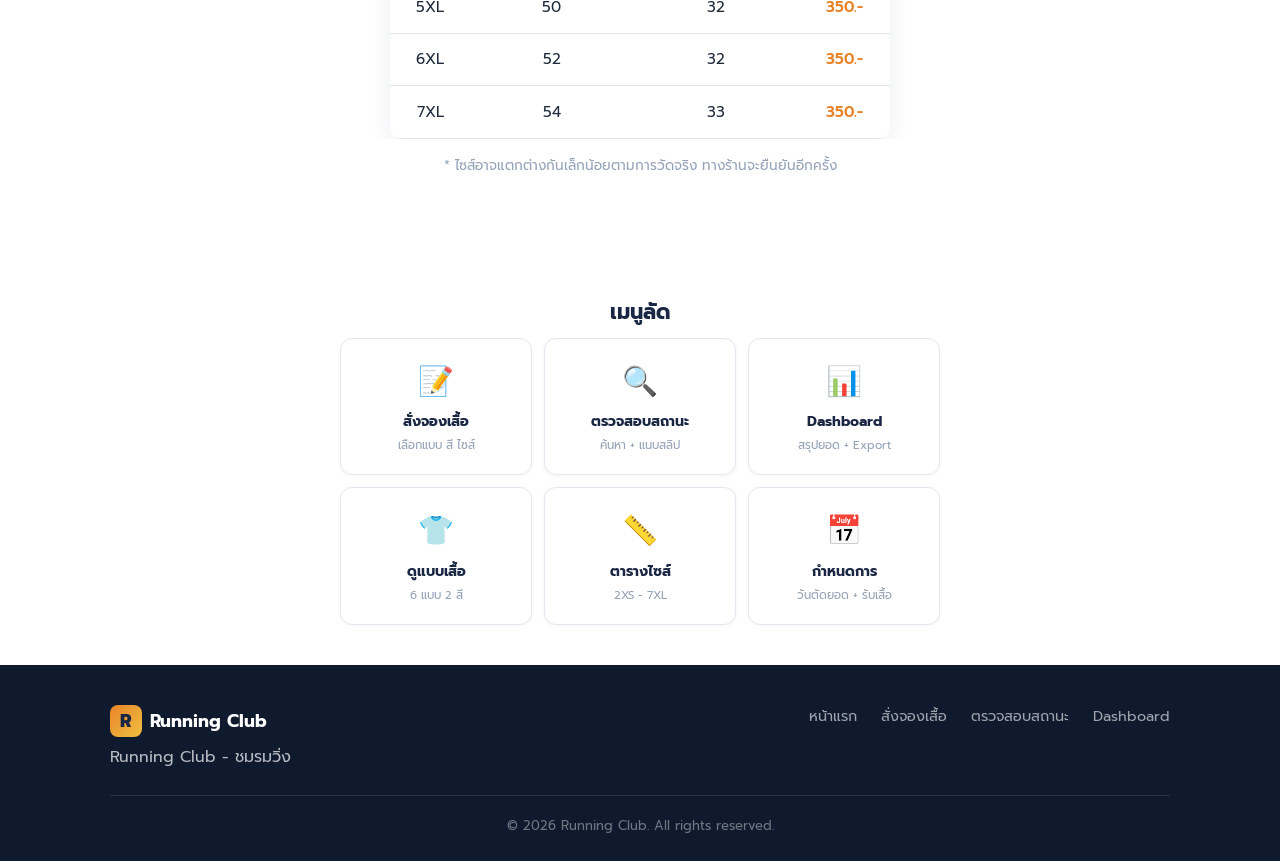
==== commit 2349a834: "Tiered pricing (2XL+ = 350) + quick menu on homepage Pricing: - 2XS-XL: 300 baht per shirt - 2XL-7XL" ====
--- a/index.html
+++ b/index.html
@@ -201,7 +201,7 @@
     <section class="section" id="sizes">
         <div class="container">
             <h2 class="section-title">ไซส์เสื้อ</h2>
-            <p class="section-subtitle">ราคาตัวละ <strong style="color: var(--orange); font-size: 1.2em;">300 บาท</strong> ทุกไซส์ ทุกแบบ</p>
+            <p class="section-subtitle">ไซส์ 2XS - XL ตัวละ <strong style="color: var(--orange); font-size: 1.1em;">300 บาท</strong> | ไซส์ 2XL ขึ้นไป ตัวละ <strong style="color: var(--orange); font-size: 1.1em;">350 บาท</strong></p>
             <p class="size-note" style="margin-bottom: 1rem;">วัดที่ตำแหน่ง A (อกกว้าง) หน่วยเป็นนิ้ว คูณด้วย 2 แล้วจึงนำมาเทียบกับตารางไซส์</p>
             <div class="size-table-wrapper">
                 <table class="size-table">
@@ -210,25 +210,65 @@
                             <th>ไซส์</th>
                             <th>อกกว้าง A (นิ้ว)</th>
                             <th>ความยาว B (นิ้ว)</th>
+                            <th>ราคา</th>
                         </tr>
                     </thead>
                     <tbody>
-                        <tr><td>2XS</td><td>32</td><td>23</td></tr>
-                        <tr><td>XS</td><td>34</td><td>25</td></tr>
-                        <tr><td>S</td><td>36</td><td>25</td></tr>
-                        <tr><td>M</td><td>38</td><td>26</td></tr>
-                        <tr><td>L</td><td>40</td><td>27</td></tr>
-                        <tr><td>XL</td><td>42</td><td>28</td></tr>
-                        <tr><td>2XL</td><td>44</td><td>29</td></tr>
-                        <tr><td>3XL</td><td>46</td><td>30</td></tr>
-                        <tr><td>4XL</td><td>48</td><td>31</td></tr>
-                        <tr><td>5XL</td><td>50</td><td>32</td></tr>
-                        <tr><td>6XL</td><td>52</td><td>32</td></tr>
-                        <tr><td>7XL</td><td>54</td><td>33</td></tr>
+                        <tr><td>2XS</td><td>32</td><td>23</td><td>300.-</td></tr>
+                        <tr><td>XS</td><td>34</td><td>25</td><td>300.-</td></tr>
+                        <tr><td>S</td><td>36</td><td>25</td><td>300.-</td></tr>
+                        <tr><td>M</td><td>38</td><td>26</td><td>300.-</td></tr>
+                        <tr><td>L</td><td>40</td><td>27</td><td>300.-</td></tr>
+                        <tr><td>XL</td><td>42</td><td>28</td><td>300.-</td></tr>
+                        <tr><td>2XL</td><td>44</td><td>29</td><td style="color: var(--orange); font-weight: 600;">350.-</td></tr>
+                        <tr><td>3XL</td><td>46</td><td>30</td><td style="color: var(--orange); font-weight: 600;">350.-</td></tr>
+                        <tr><td>4XL</td><td>48</td><td>31</td><td style="color: var(--orange); font-weight: 600;">350.-</td></tr>
+                        <tr><td>5XL</td><td>50</td><td>32</td><td style="color: var(--orange); font-weight: 600;">350.-</td></tr>
+                        <tr><td>6XL</td><td>52</td><td>32</td><td style="color: var(--orange); font-weight: 600;">350.-</td></tr>
+                        <tr><td>7XL</td><td>54</td><td>33</td><td style="color: var(--orange); font-weight: 600;">350.-</td></tr>
                     </tbody>
                 </table>
             </div>
             <p class="size-note">* ไซส์อาจแตกต่างกันเล็กน้อยตามการวัดจริง ทางร้านจะยืนยันอีกครั้ง</p>
+        </div>
+    </section>
+
+    <!-- Quick Menu for Mobile Users -->
+    <section class="section" id="menu" style="padding: 2.5rem 0;">
+        <div class="container">
+            <h2 class="section-title" style="font-size: 1.3rem;">เมนูลัด</h2>
+            <div class="quick-menu-grid">
+                <a href="order.html" class="quick-menu-card">
+                    <span class="quick-menu-icon">&#128221;</span>
+                    <span class="quick-menu-label">สั่งจองเสื้อ</span>
+                    <span class="quick-menu-desc">เลือกแบบ สี ไซส์</span>
+                </a>
+                <a href="status.html" class="quick-menu-card">
+                    <span class="quick-menu-icon">&#128269;</span>
+                    <span class="quick-menu-label">ตรวจสอบสถานะ</span>
+                    <span class="quick-menu-desc">ค้นหา + แนบสลิป</span>
+                </a>
+                <a href="dashboard.html" class="quick-menu-card">
+                    <span class="quick-menu-icon">&#128202;</span>
+                    <span class="quick-menu-label">Dashboard</span>
+                    <span class="quick-menu-desc">สรุปยอด + Export</span>
+                </a>
+                <a href="#products" class="quick-menu-card">
+                    <span class="quick-menu-icon">&#128085;</span>
+                    <span class="quick-menu-label">ดูแบบเสื้อ</span>
+                    <span class="quick-menu-desc">6 แบบ 2 สี</span>
+                </a>
+                <a href="#sizes" class="quick-menu-card">
+                    <span class="quick-menu-icon">&#128207;</span>
+                    <span class="quick-menu-label">ตารางไซส์</span>
+                    <span class="quick-menu-desc">2XS - 7XL</span>
+                </a>
+                <a href="#timeline" class="quick-menu-card">
+                    <span class="quick-menu-icon">&#128197;</span>
+                    <span class="quick-menu-label">กำหนดการ</span>
+                    <span class="quick-menu-desc">วันตัดยอด + รับเสื้อ</span>
+                </a>
+            </div>
         </div>
     </section>
 
--- a/style.css
+++ b/style.css
@@ -1507,6 +1507,88 @@
     margin-bottom: 0.5rem;
 }
 
+/* ===== Quick Menu Grid ===== */
+.quick-menu-grid {
+    display: grid;
+    grid-template-columns: repeat(3, 1fr);
+    gap: 0.75rem;
+    max-width: 600px;
+    margin: 0 auto;
+}
+.quick-menu-card {
+    display: flex;
+    flex-direction: column;
+    align-items: center;
+    text-align: center;
+    padding: 1.25rem 0.75rem;
+    background: #fff;
+    border: 1.5px solid var(--gray-200);
+    border-radius: var(--radius);
+    text-decoration: none;
+    transition: all 0.2s;
+    box-shadow: 0 1px 4px rgba(0,0,0,0.04);
+}
+.quick-menu-card:hover {
+    border-color: var(--orange);
+    transform: translateY(-2px);
+    box-shadow: 0 4px 16px rgba(232,131,42,0.15);
+}
+.quick-menu-icon {
+    font-size: 1.8rem;
+    margin-bottom: 0.4rem;
+}
+.quick-menu-label {
+    font-weight: 700;
+    font-size: 0.88rem;
+    color: var(--navy);
+}
+.quick-menu-desc {
+    font-size: 0.72rem;
+    color: var(--gray-400);
+    margin-top: 0.15rem;
+}
+@media (max-width: 480px) {
+    .quick-menu-grid {
+        grid-template-columns: repeat(2, 1fr);
+        gap: 0.6rem;
+    }
+    .quick-menu-card { padding: 1rem 0.5rem; }
+    .quick-menu-icon { font-size: 1.5rem; }
+    .quick-menu-label { font-size: 0.8rem; }
+}
+
+/* ===== Clickable Table Rows ===== */
+.clickable-row {
+    cursor: pointer;
+    transition: background 0.15s;
+}
+.clickable-row:hover {
+    background: rgba(232, 131, 42, 0.06) !important;
+}
+.row-action-btn {
+    display: inline-block;
+    margin-top: 0.35rem;
+    padding: 0.25rem 0.6rem;
+    border-radius: 50px;
+    font-size: 0.7rem;
+    font-weight: 600;
+    text-decoration: none;
+    transition: opacity 0.15s;
+}
+.row-action-btn:hover { opacity: 0.8; }
+.row-action-pay {
+    background: var(--orange);
+    color: #fff;
+}
+.row-action-pending {
+    background: rgba(232, 131, 42, 0.15);
+    color: #c06a18;
+}
+.row-action-done {
+    background: rgba(34, 197, 94, 0.15);
+    color: #16a34a;
+}
+
 /* ===== Status Badges ===== */
 .badge-status {
     display: inline-block;
